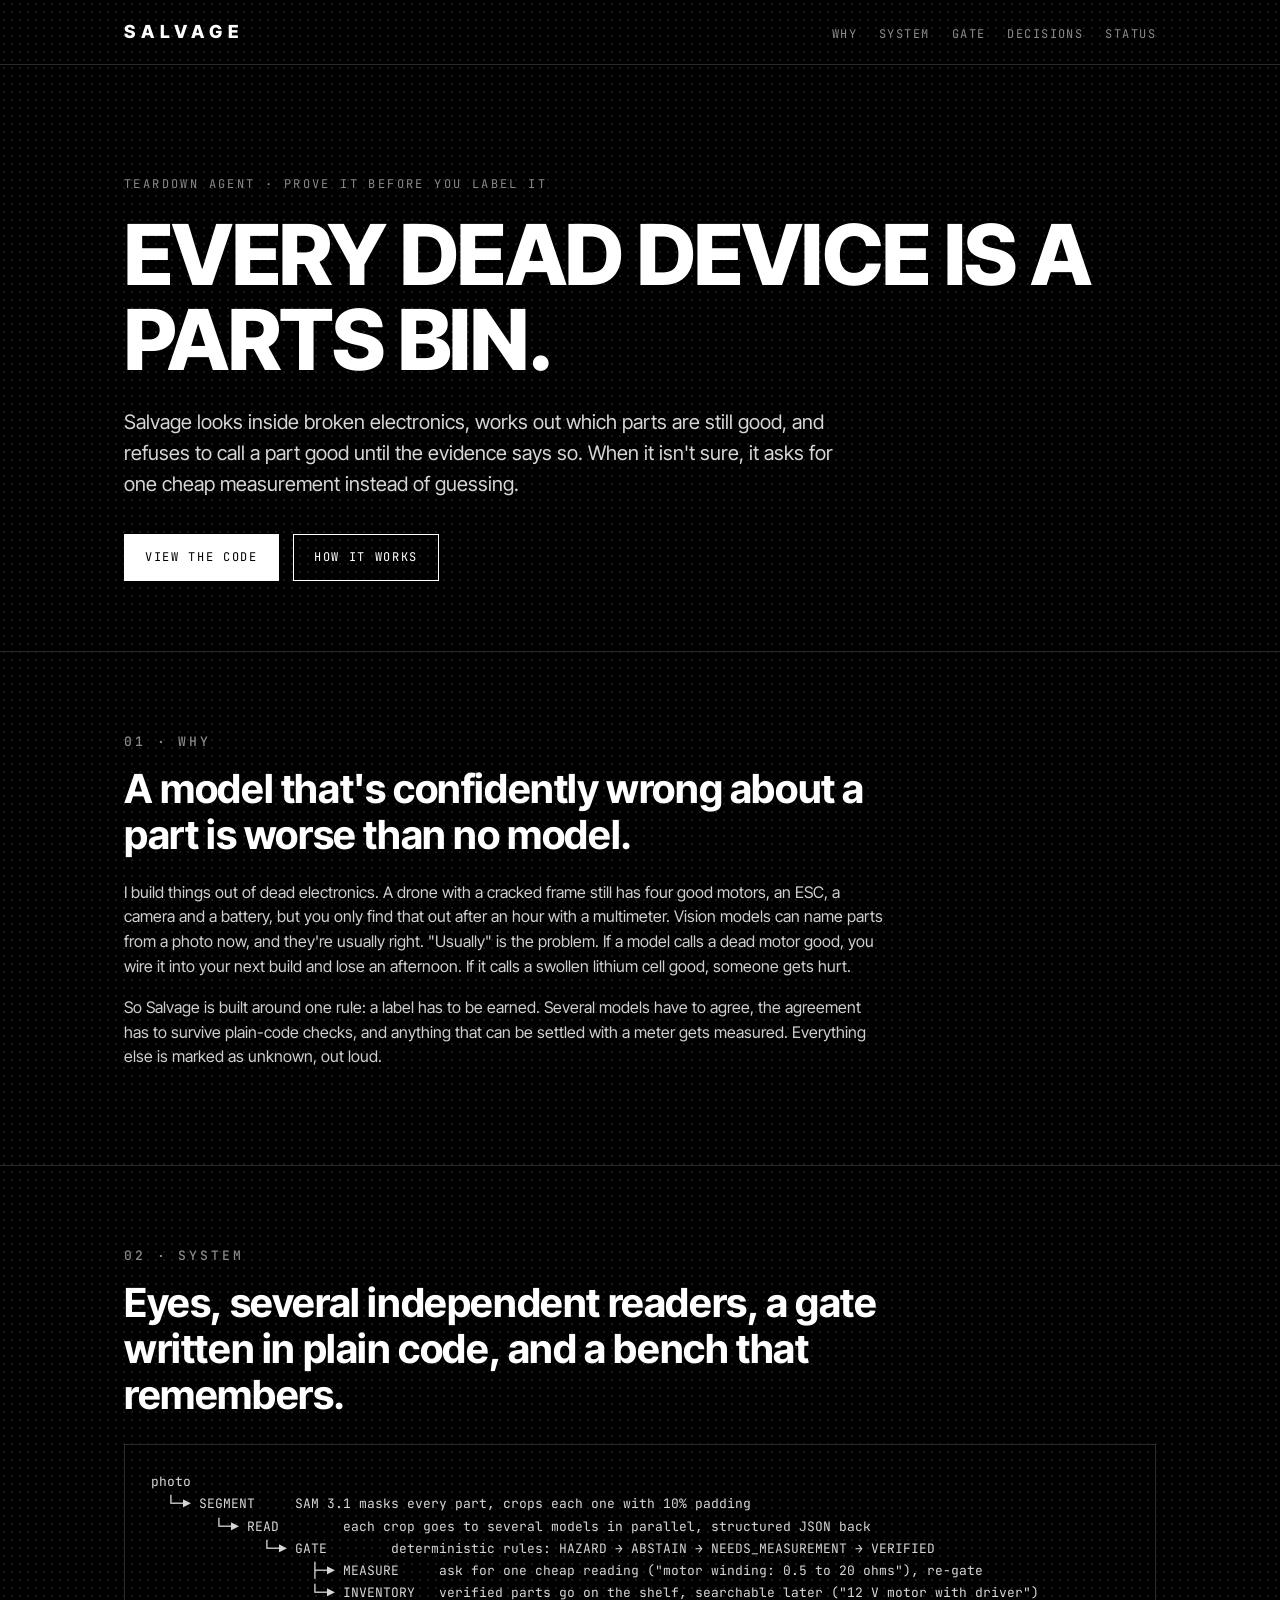
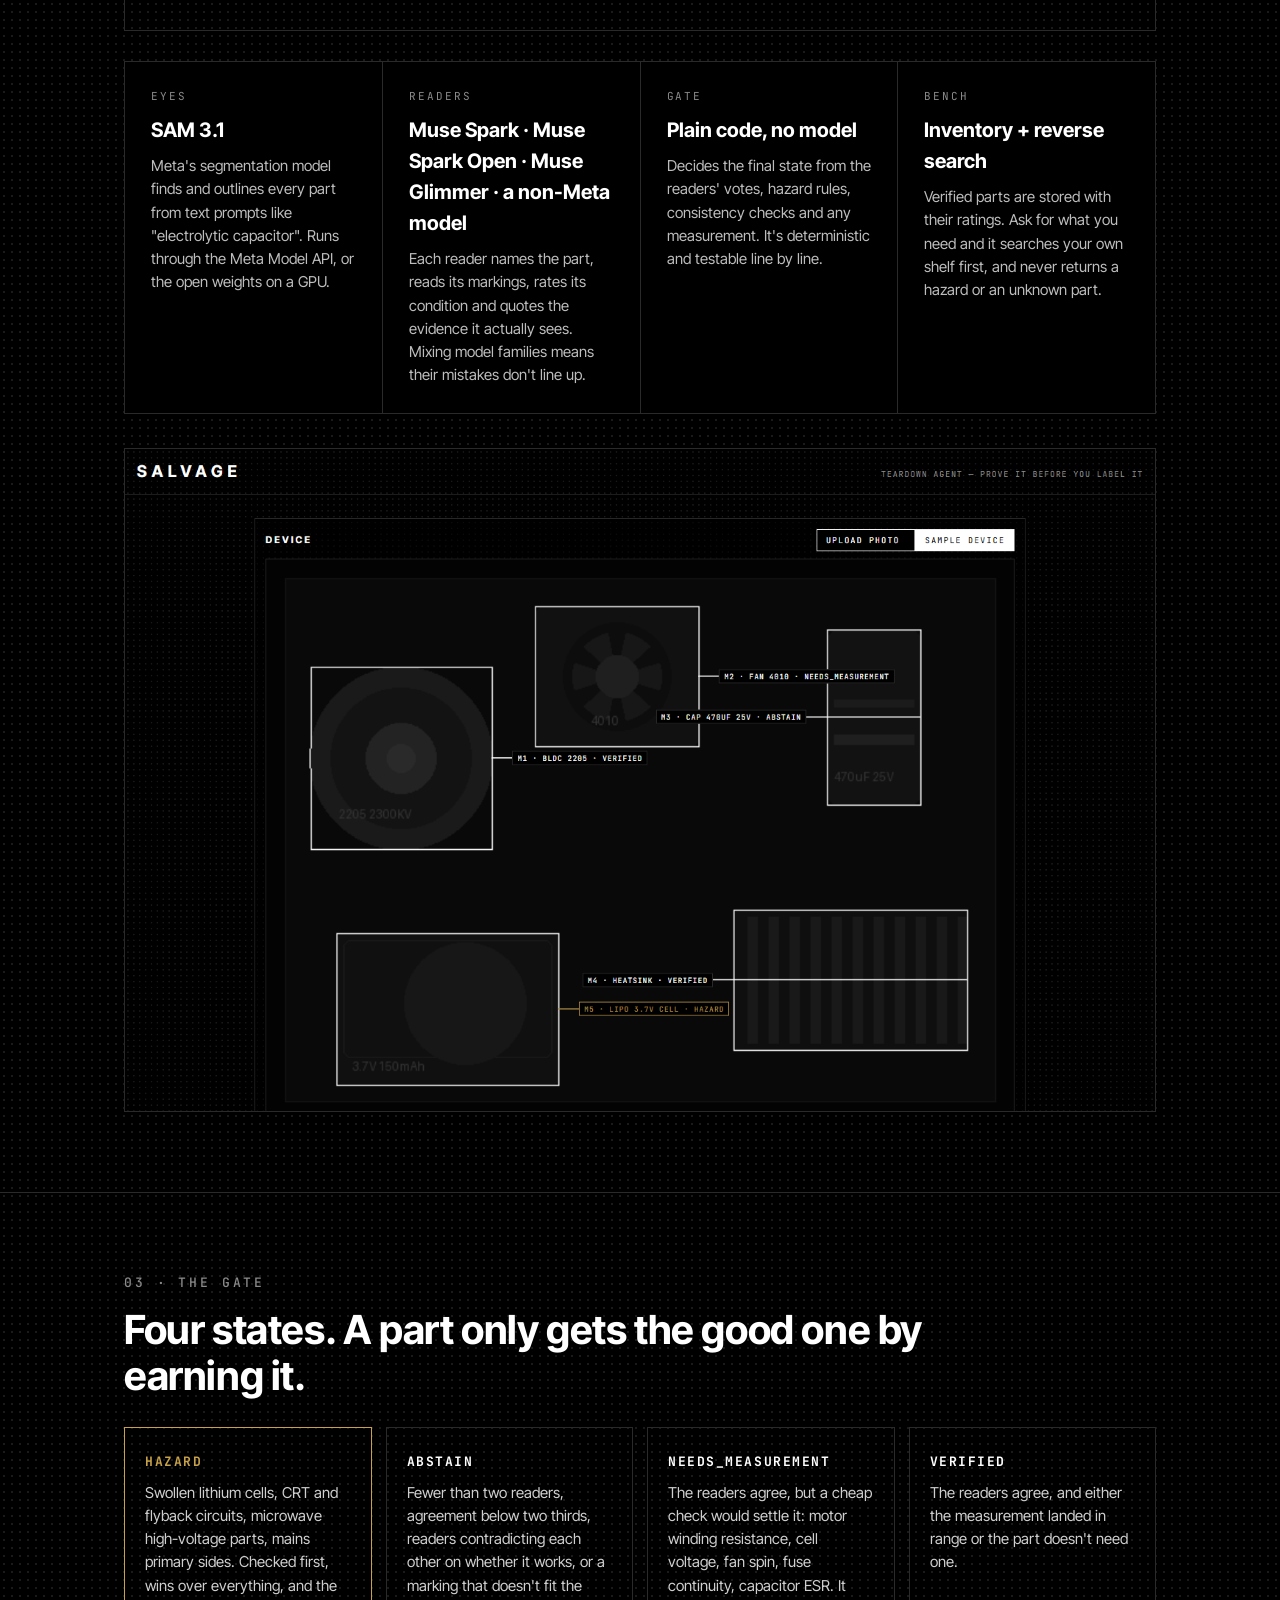
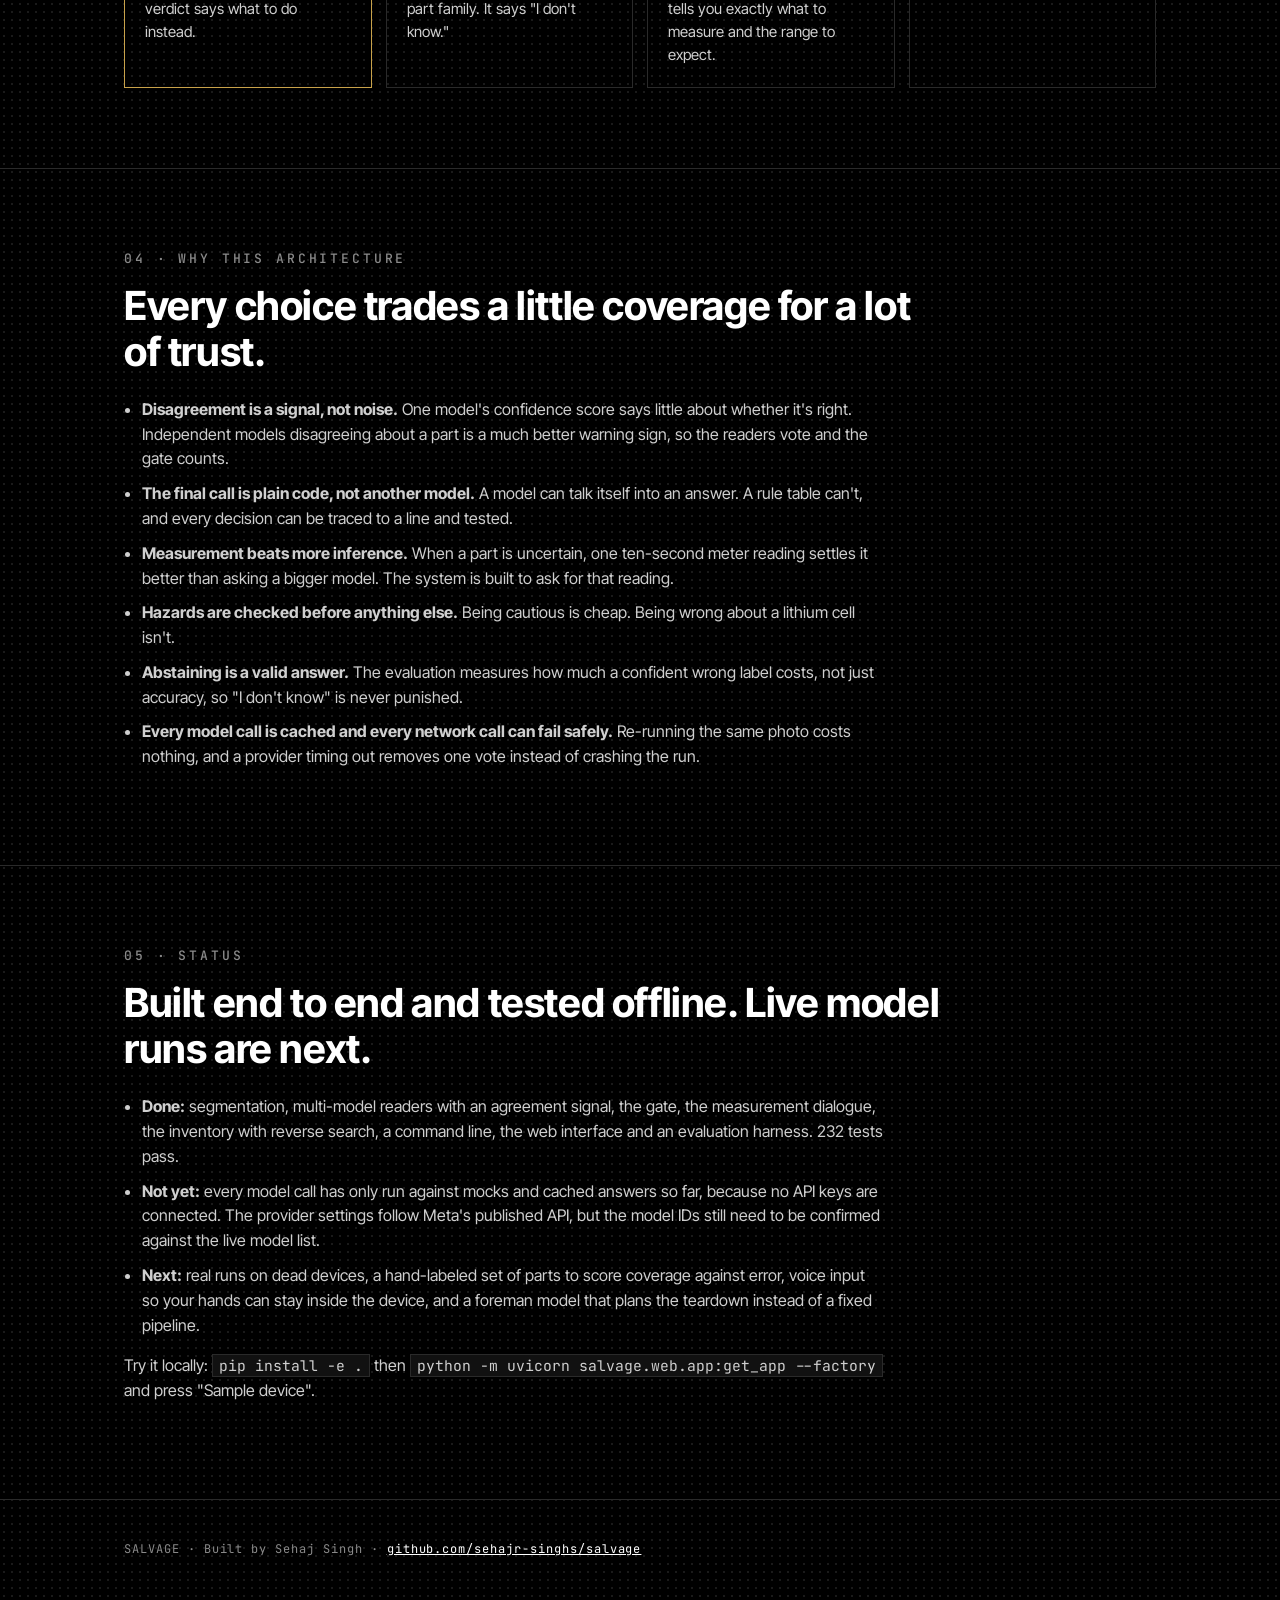
==== docs/index.html @ cea57561 "Add project site and README, update Claude model id Co-Authored-By: Claude Opus 5.5 <noreply@anthrop" ====
<!doctype html>
<html lang="en">
<head>
<meta charset="utf-8">
<meta name="viewport" content="width=device-width, initial-scale=1">
<title>Salvage</title>
<meta name="description" content="A teardown agent that finds the parts inside dead electronics and proves each one works before it labels it.">
<link rel="preconnect" href="https://fonts.googleapis.com">
<link href="https://fonts.googleapis.com/css2?family=Inter+Tight:wght@400;500;700;800&family=JetBrains+Mono:wght@400;500&display=swap" rel="stylesheet">
<style>
  :root { --bg:#000; --fg:#fff; --mute:#8A8A8A; --line:#2A2A2A; --amber:#C8A24A; }
  * { box-sizing:border-box; }
  html { background:var(--bg); }
  body { margin:0; background:var(--bg); color:var(--fg); font-family:"Inter Tight",system-ui,sans-serif; line-height:1.55;
         background-image:radial-gradient(#1a1a1a 1px, transparent 1px); background-size:8px 8px; }
  a { color:var(--fg); }
  .wrap { max-width:1080px; margin:0 auto; padding:0 24px; }
  header { border-bottom:1px solid var(--line); }
  header .wrap { display:flex; justify-content:space-between; align-items:center; height:64px; }
  .logo { font-weight:800; letter-spacing:.32em; font-size:18px; }
  nav a { color:var(--mute); text-decoration:none; font-family:"JetBrains Mono",monospace; font-size:12px; letter-spacing:.12em; margin-left:22px; text-transform:uppercase; }
  nav a:hover { color:var(--fg); }
  .hero { padding:110px 0 70px; border-bottom:1px solid var(--line); }
  .eyebrow { font-family:"JetBrains Mono",monospace; font-size:12px; letter-spacing:.2em; color:var(--mute); text-transform:uppercase; }
  h1 { font-size:clamp(40px,7vw,84px); line-height:1.02; margin:18px 0 24px; font-weight:800; letter-spacing:-.02em; text-transform:uppercase; }
  .lede { font-size:20px; color:#d6d6d6; max-width:720px; }
  .cta { margin-top:34px; display:flex; gap:14px; flex-wrap:wrap; }
  .btn { font-family:"JetBrains Mono",monospace; font-size:12px; letter-spacing:.14em; text-transform:uppercase; padding:13px 20px; border:1px solid var(--fg); text-decoration:none; }
  .btn.solid { background:var(--fg); color:#000; }
  section { padding:80px 0; border-bottom:1px solid var(--line); }
  h2 { font-size:13px; font-family:"JetBrains Mono",monospace; letter-spacing:.22em; text-transform:uppercase; color:var(--mute); margin:0 0 14px; font-weight:500; }
  h3 { font-size:clamp(26px,3.6vw,40px); margin:0 0 22px; font-weight:700; letter-spacing:-.01em; max-width:820px; line-height:1.15; }
  p { color:#cfcfcf; max-width:760px; }
  .grid { display:grid; grid-template-columns:repeat(auto-fit,minmax(240px,1fr)); gap:1px; background:var(--line); border:1px solid var(--line); margin-top:30px; }
  .cell { background:#000; padding:26px; }
  .cell .k { font-family:"JetBrains Mono",monospace; font-size:11px; letter-spacing:.18em; color:var(--mute); text-transform:uppercase; }
  .cell .t { font-size:20px; font-weight:700; margin:10px 0 8px; }
  .cell p { font-size:15px; margin:0; color:#bdbdbd; }
  .shot { margin-top:34px; border:1px solid var(--line); width:100%; display:block; }
  .flow { font-family:"JetBrains Mono",monospace; font-size:13px; color:#d6d6d6; border:1px solid var(--line); padding:26px; overflow-x:auto; white-space:pre; line-height:1.7; margin-top:26px; }
  .states { display:grid; grid-template-columns:repeat(auto-fit,minmax(220px,1fr)); gap:14px; margin-top:28px; }
  .state { border:1px solid var(--line); padding:20px; }
  .state b { font-family:"JetBrains Mono",monospace; letter-spacing:.12em; font-size:13px; }
  .state.haz { border-color:var(--amber); } .state.haz b { color:var(--amber); }
  .state p { font-size:15px; margin:8px 0 0; }
  ul.plain { padding-left:18px; color:#cfcfcf; max-width:760px; } ul.plain li { margin-bottom:10px; }
  code { font-family:"JetBrains Mono",monospace; font-size:.92em; background:#111; border:1px solid var(--line); padding:1px 6px; }
  footer { padding:40px 0 60px; color:var(--mute); font-family:"JetBrains Mono",monospace; font-size:12px; letter-spacing:.08em; }
  @media (max-width:640px) { nav { display:none; } .hero { padding:70px 0 50px; } section { padding:56px 0; } }
</style>
</head>
<body>
<header><div class="wrap"><div class="logo">SALVAGE</div>
<nav><a href="#why">Why</a><a href="#system">System</a><a href="#gate">Gate</a><a href="#decisions">Decisions</a><a href="#status">Status</a></nav></div></header>

<div class="hero"><div class="wrap">
  <div class="eyebrow">Teardown agent · Prove it before you label it</div>
  <h1>Every dead device is a parts bin.</h1>
  <p class="lede">Salvage looks inside broken electronics, works out which parts are still good, and refuses to call a part good until the evidence says so. When it isn't sure, it asks for one cheap measurement instead of guessing.</p>
  <div class="cta"><a class="btn solid" href="https://github.com/sehajr-singhs/salvage">View the code</a><a class="btn" href="#system">How it works</a></div>
</div></div>

<section id="why"><div class="wrap">
  <h2>01 · Why</h2>
  <h3>A model that's confidently wrong about a part is worse than no model.</h3>
  <p>I build things out of dead electronics. A drone with a cracked frame still has four good motors, an ESC, a camera and a battery, but you only find that out after an hour with a multimeter. Vision models can name parts from a photo now, and they're usually right. "Usually" is the problem. If a model calls a dead motor good, you wire it into your next build and lose an afternoon. If it calls a swollen lithium cell good, someone gets hurt.</p>
  <p>So Salvage is built around one rule: a label has to be earned. Several models have to agree, the agreement has to survive plain-code checks, and anything that can be settled with a meter gets measured. Everything else is marked as unknown, out loud.</p>
</div></section>

<section id="system"><div class="wrap">
  <h2>02 · System</h2>
  <h3>Eyes, several independent readers, a gate written in plain code, and a bench that remembers.</h3>
  <div class="flow">photo
  └─▶ SEGMENT     SAM 3.1 masks every part, crops each one with 10% padding
        └─▶ READ        each crop goes to several models in parallel, structured JSON back
              └─▶ GATE        deterministic rules: HAZARD → ABSTAIN → NEEDS_MEASUREMENT → VERIFIED
                    ├─▶ MEASURE     ask for one cheap reading ("motor winding: 0.5 to 20 ohms"), re-gate
                    └─▶ INVENTORY   verified parts go on the shelf, searchable later ("12 V motor with driver")</div>
  <div class="grid">
    <div class="cell"><div class="k">Eyes</div><div class="t">SAM 3.1</div><p>Meta's segmentation model finds and outlines every part from text prompts like "electrolytic capacitor". Runs through the Meta Model API, or the open weights on a GPU.</p></div>
    <div class="cell"><div class="k">Readers</div><div class="t">Muse Spark · Muse Spark Open · Muse Glimmer · a non-Meta model</div><p>Each reader names the part, reads its markings, rates its condition and quotes the evidence it actually sees. Mixing model families means their mistakes don't line up.</p></div>
    <div class="cell"><div class="k">Gate</div><div class="t">Plain code, no model</div><p>Decides the final state from the readers' votes, hazard rules, consistency checks and any measurement. It's deterministic and testable line by line.</p></div>
    <div class="cell"><div class="k">Bench</div><div class="t">Inventory + reverse search</div><p>Verified parts are stored with their ratings. Ask for what you need and it searches your own shelf first, and never returns a hazard or an unknown part.</p></div>
  </div>
  <img class="shot" src="ui.png" alt="Salvage web interface showing a sample device with five outlined parts and their verdicts">
</div></section>

<section id="gate"><div class="wrap">
  <h2>03 · The gate</h2>
  <h3>Four states. A part only gets the good one by earning it.</h3>
  <div class="states">
    <div class="state haz"><b>HAZARD</b><p>Swollen lithium cells, CRT and flyback circuits, microwave high-voltage parts, mains primary sides. Checked first, wins over everything, and the verdict says what to do instead.</p></div>
    <div class="state"><b>ABSTAIN</b><p>Fewer than two readers, agreement below two thirds, readers contradicting each other on whether it works, or a marking that doesn't fit the part family. It says "I don't know."</p></div>
    <div class="state"><b>NEEDS_MEASUREMENT</b><p>The readers agree, but a cheap check would settle it: motor winding resistance, cell voltage, fan spin, fuse continuity, capacitor ESR. It tells you exactly what to measure and the range to expect.</p></div>
    <div class="state"><b>VERIFIED</b><p>The readers agree, and either the measurement landed in range or the part doesn't need one.</p></div>
  </div>
</div></section>

<section id="decisions"><div class="wrap">
  <h2>04 · Why this architecture</h2>
  <h3>Every choice trades a little coverage for a lot of trust.</h3>
  <ul class="plain">
    <li><b>Disagreement is a signal, not noise.</b> One model's confidence score says little about whether it's right. Independent models disagreeing about a part is a much better warning sign, so the readers vote and the gate counts.</li>
    <li><b>The final call is plain code, not another model.</b> A model can talk itself into an answer. A rule table can't, and every decision can be traced to a line and tested.</li>
    <li><b>Measurement beats more inference.</b> When a part is uncertain, one ten-second meter reading settles it better than asking a bigger model. The system is built to ask for that reading.</li>
    <li><b>Hazards are checked before anything else.</b> Being cautious is cheap. Being wrong about a lithium cell isn't.</li>
    <li><b>Abstaining is a valid answer.</b> The evaluation measures how much a confident wrong label costs, not just accuracy, so "I don't know" is never punished.</li>
    <li><b>Every model call is cached and every network call can fail safely.</b> Re-running the same photo costs nothing, and a provider timing out removes one vote instead of crashing the run.</li>
  </ul>
</div></section>

<section id="status"><div class="wrap">
  <h2>05 · Status</h2>
  <h3>Built end to end and tested offline. Live model runs are next.</h3>
  <ul class="plain">
    <li><b>Done:</b> segmentation, multi-model readers with an agreement signal, the gate, the measurement dialogue, the inventory with reverse search, a command line, the web interface and an evaluation harness. 232 tests pass.</li>
    <li><b>Not yet:</b> every model call has only run against mocks and cached answers so far, because no API keys are connected. The provider settings follow Meta's published API, but the model IDs still need to be confirmed against the live model list.</li>
    <li><b>Next:</b> real runs on dead devices, a hand-labeled set of parts to score coverage against error, voice input so your hands can stay inside the device, and a foreman model that plans the teardown instead of a fixed pipeline.</li>
  </ul>
  <p>Try it locally: <code>pip install -e .</code> then <code>python -m uvicorn salvage.web.app:get_app --factory</code> and press "Sample device".</p>
</div></section>

<footer><div class="wrap">SALVAGE · Built by Sehaj Singh · <a href="https://github.com/sehajr-singhs/salvage">github.com/sehajr-singhs/salvage</a></div></footer>
</body>
</html>
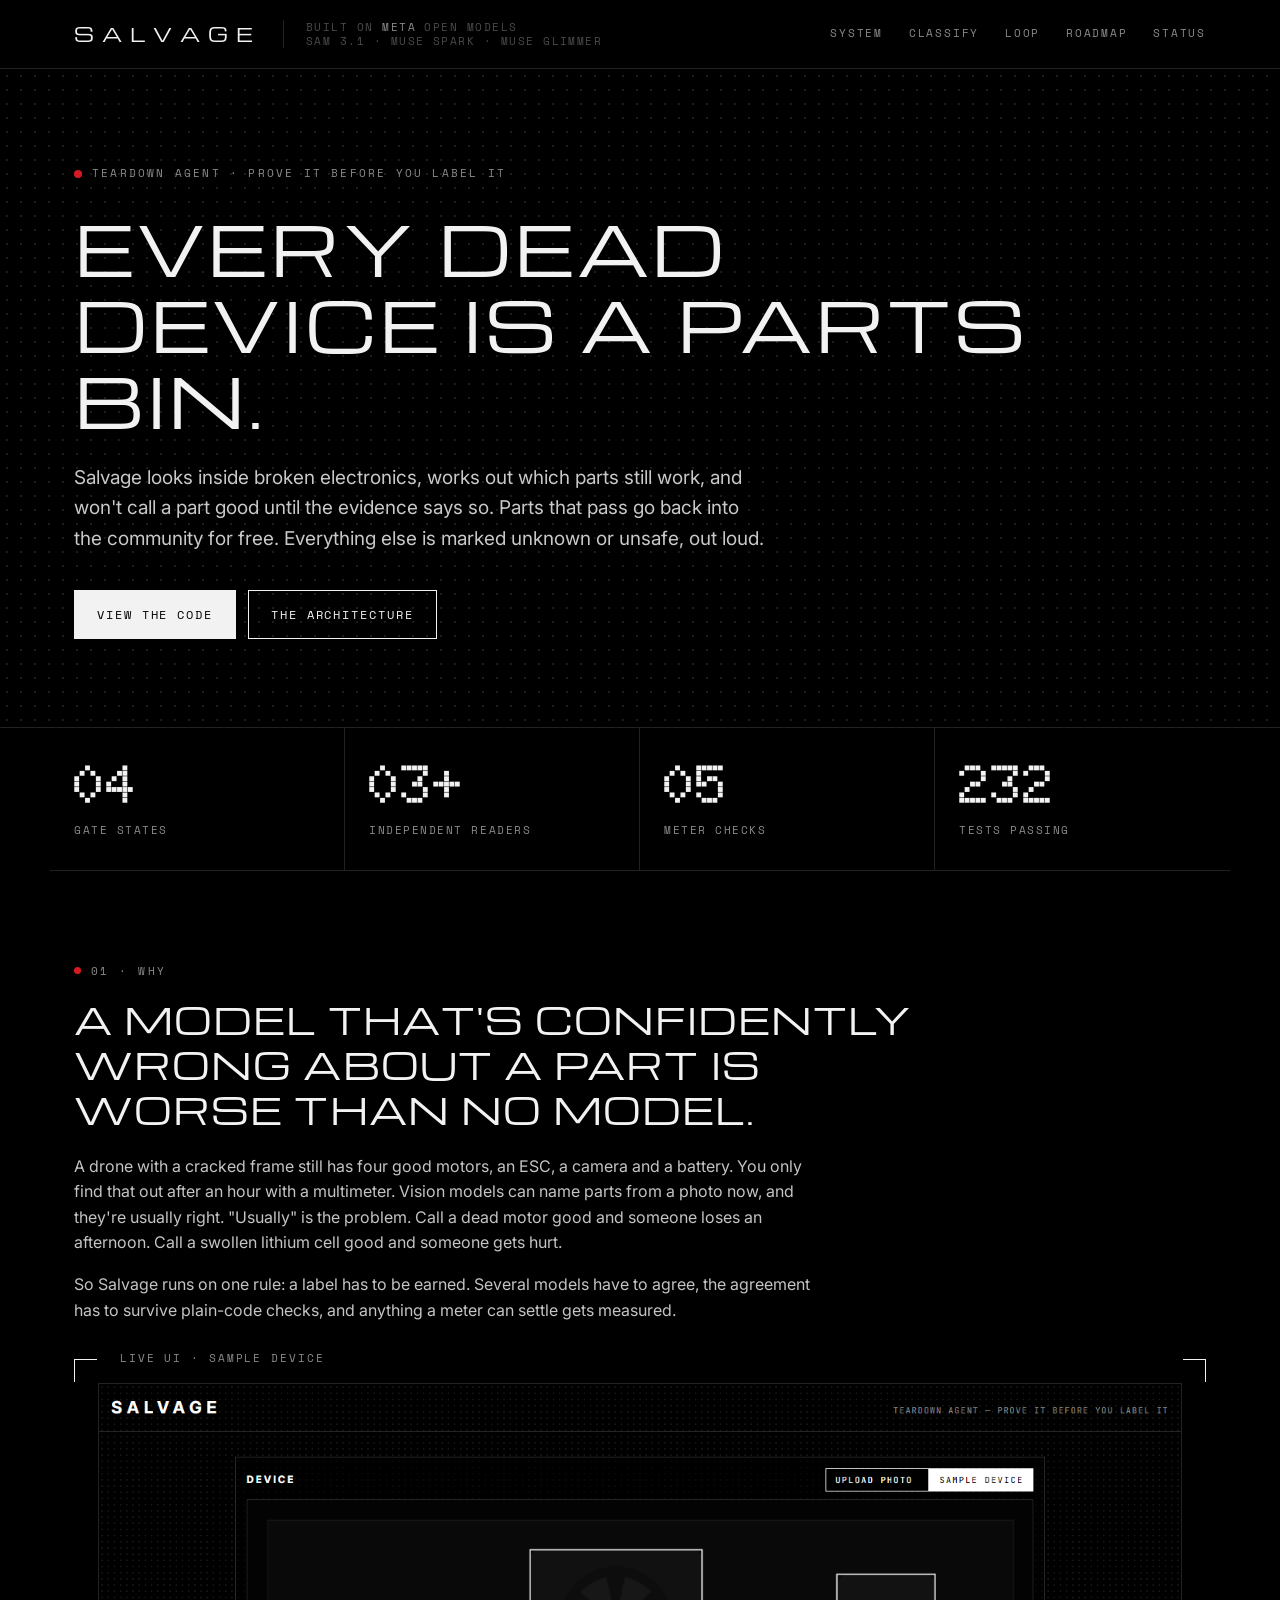
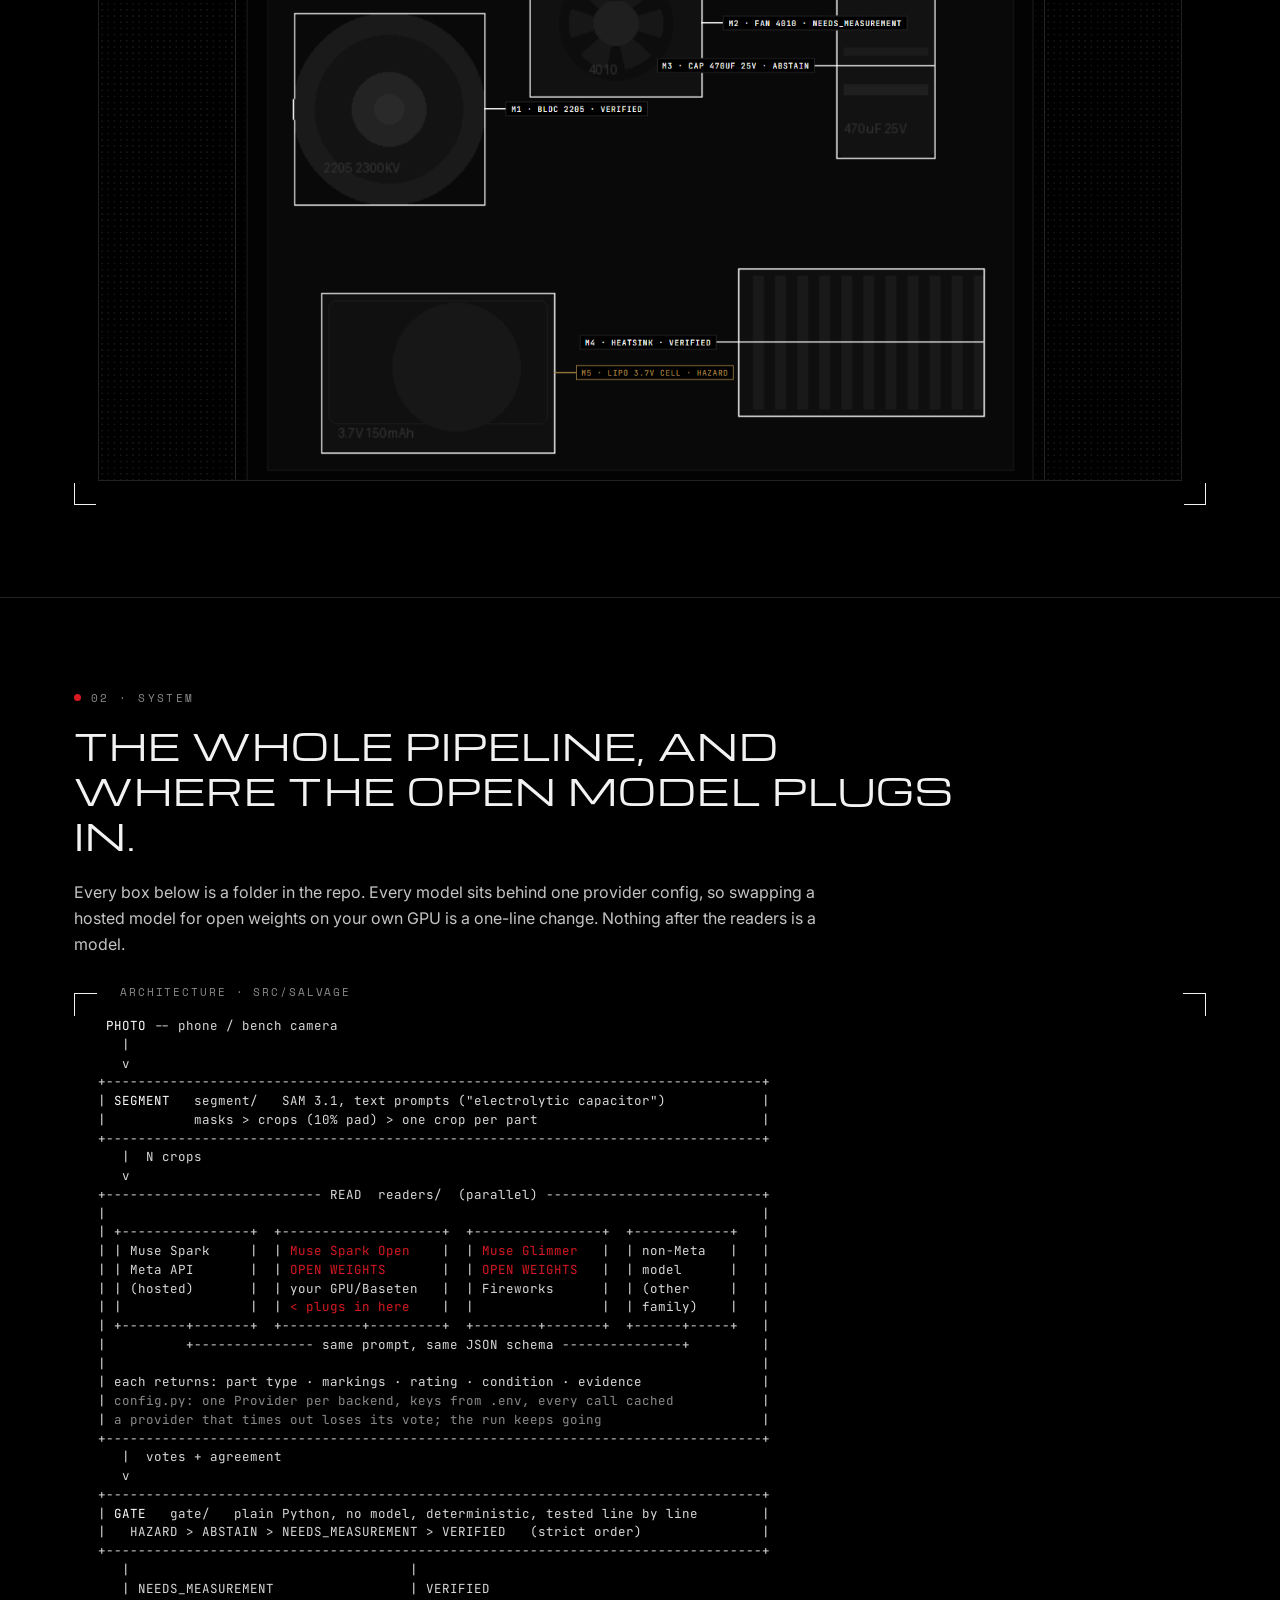
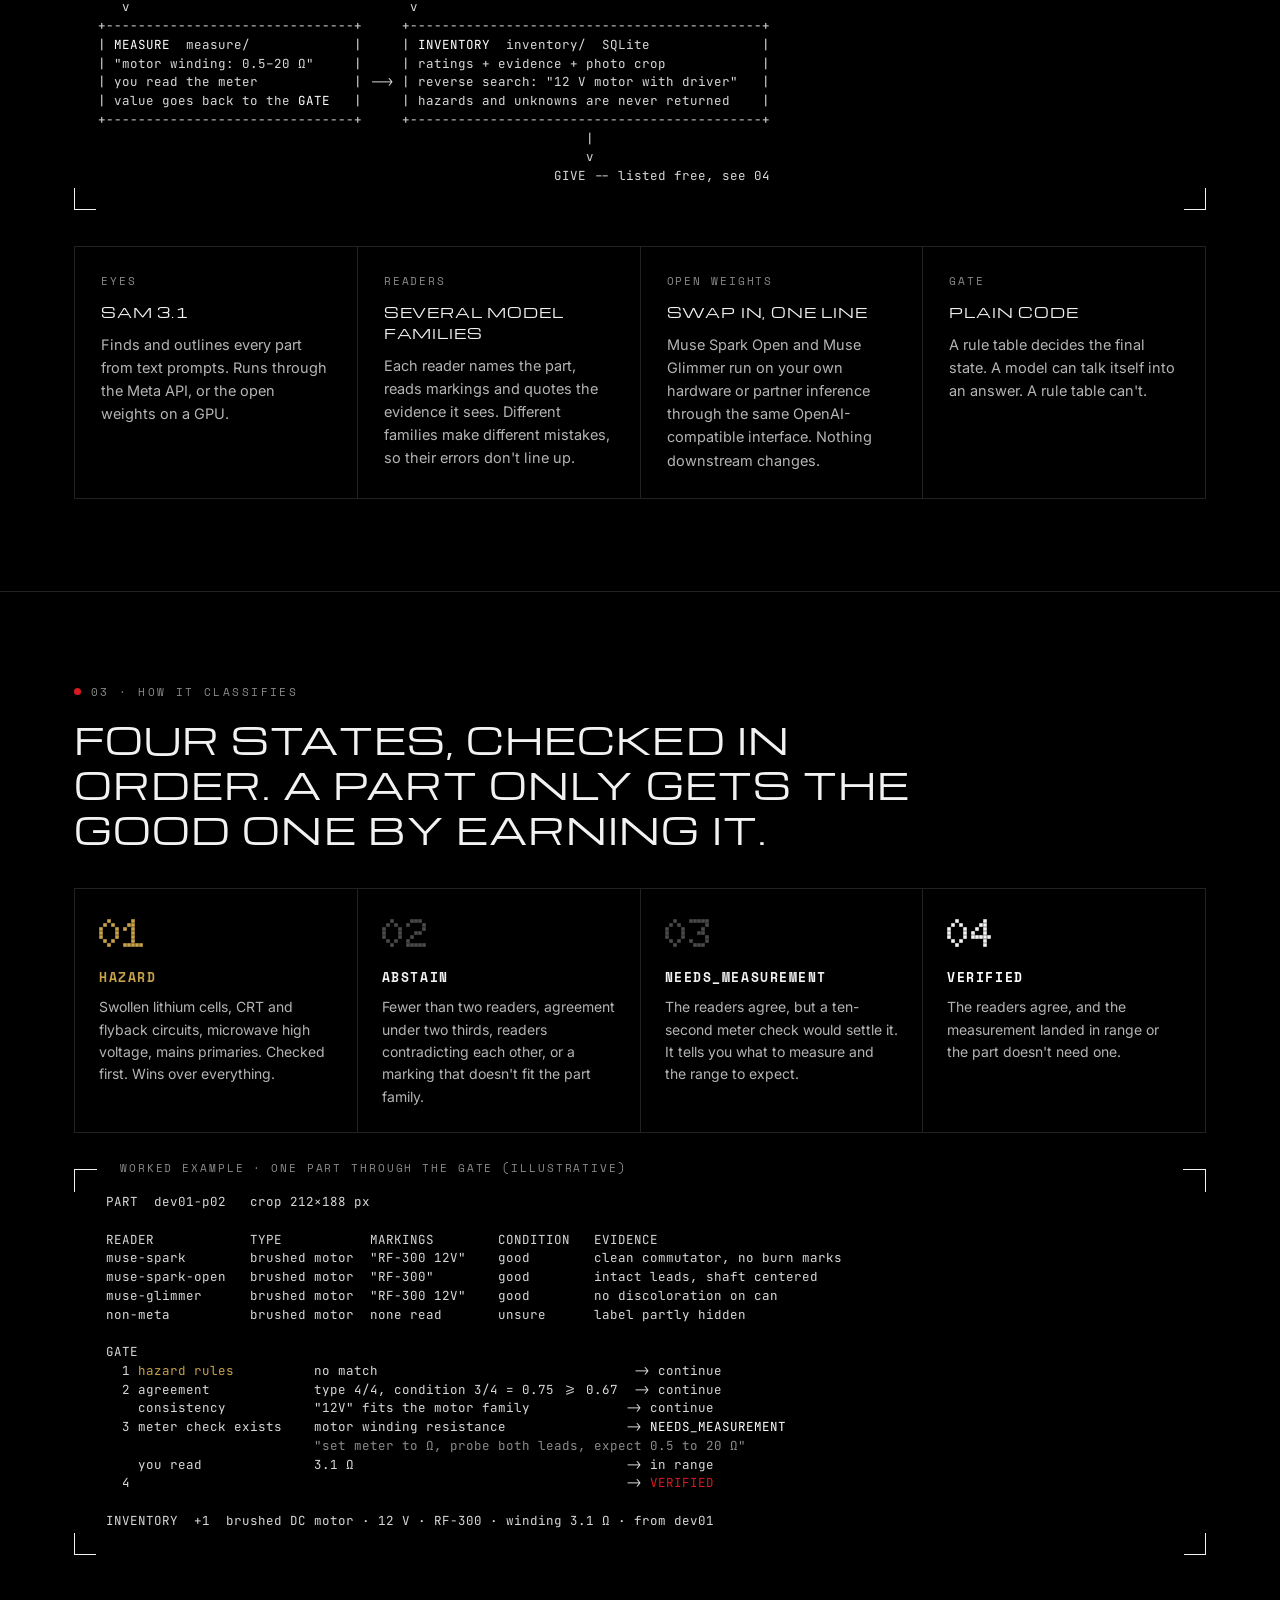
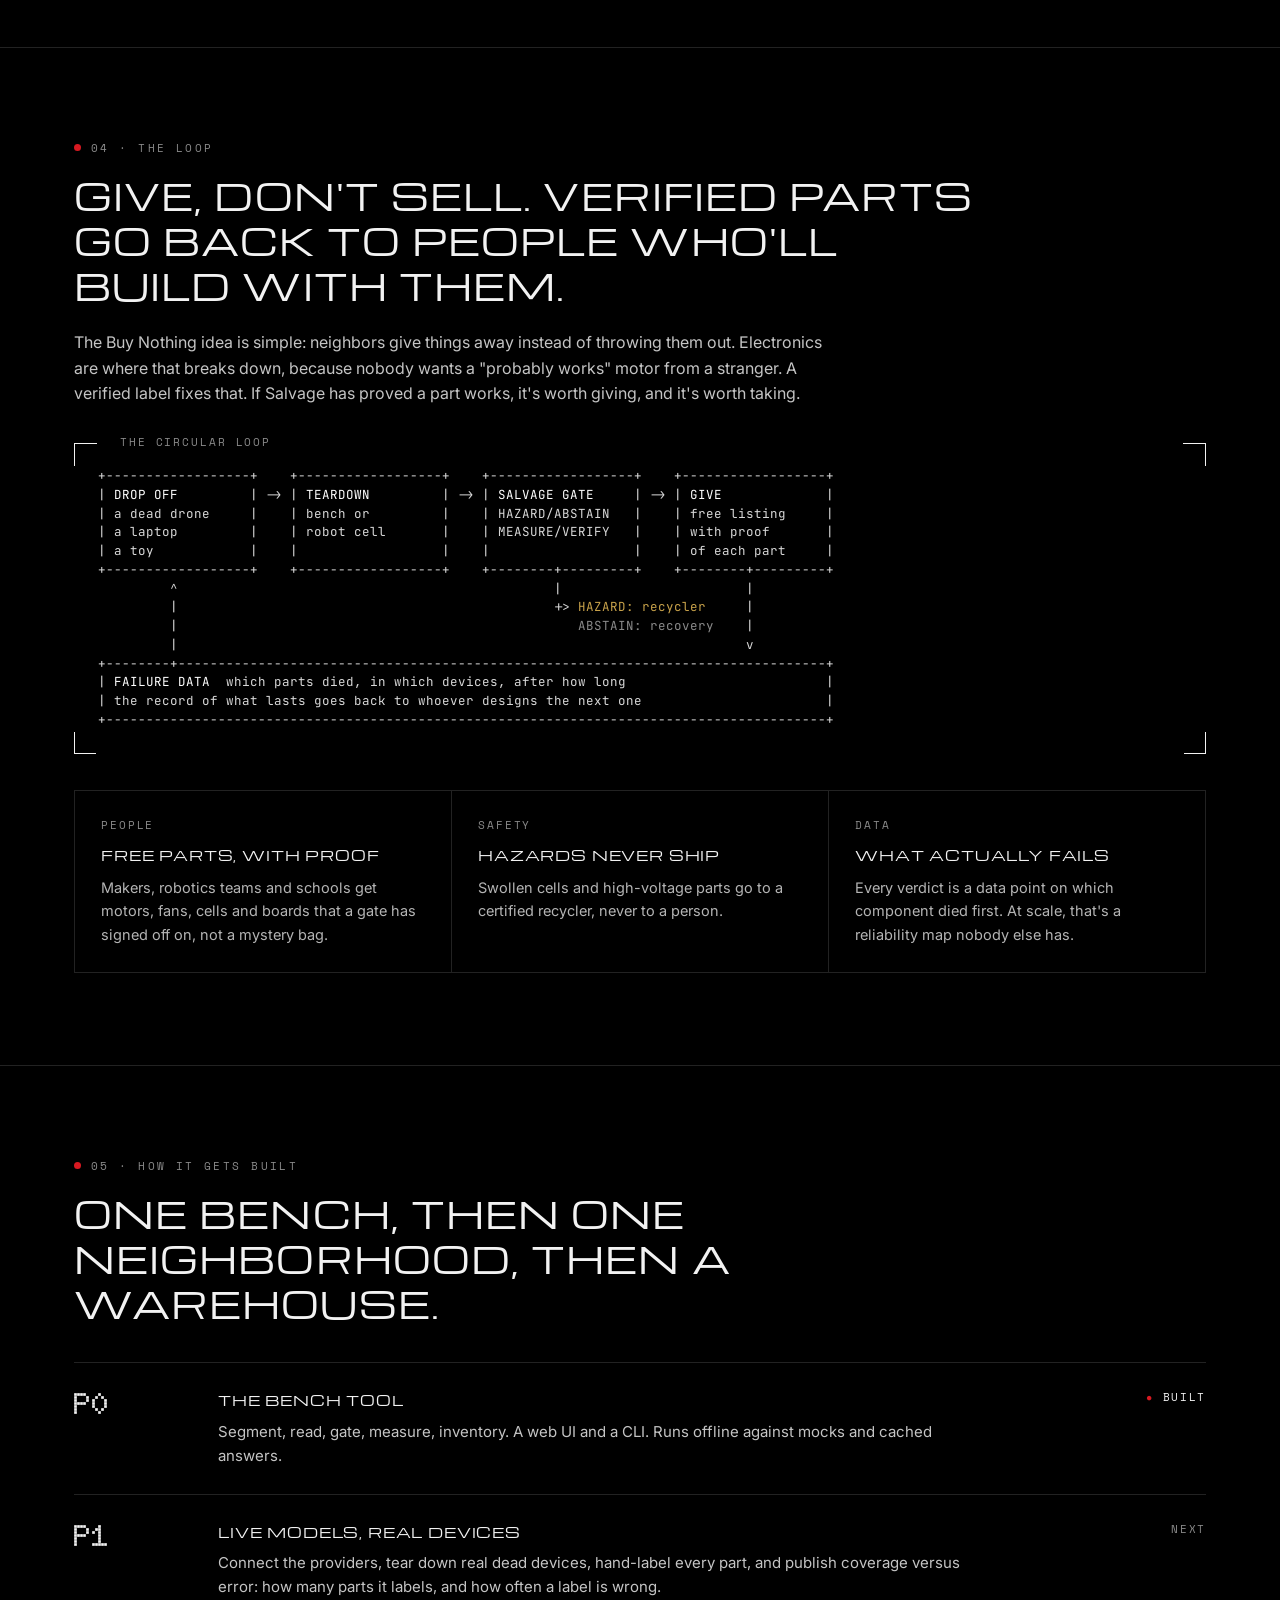
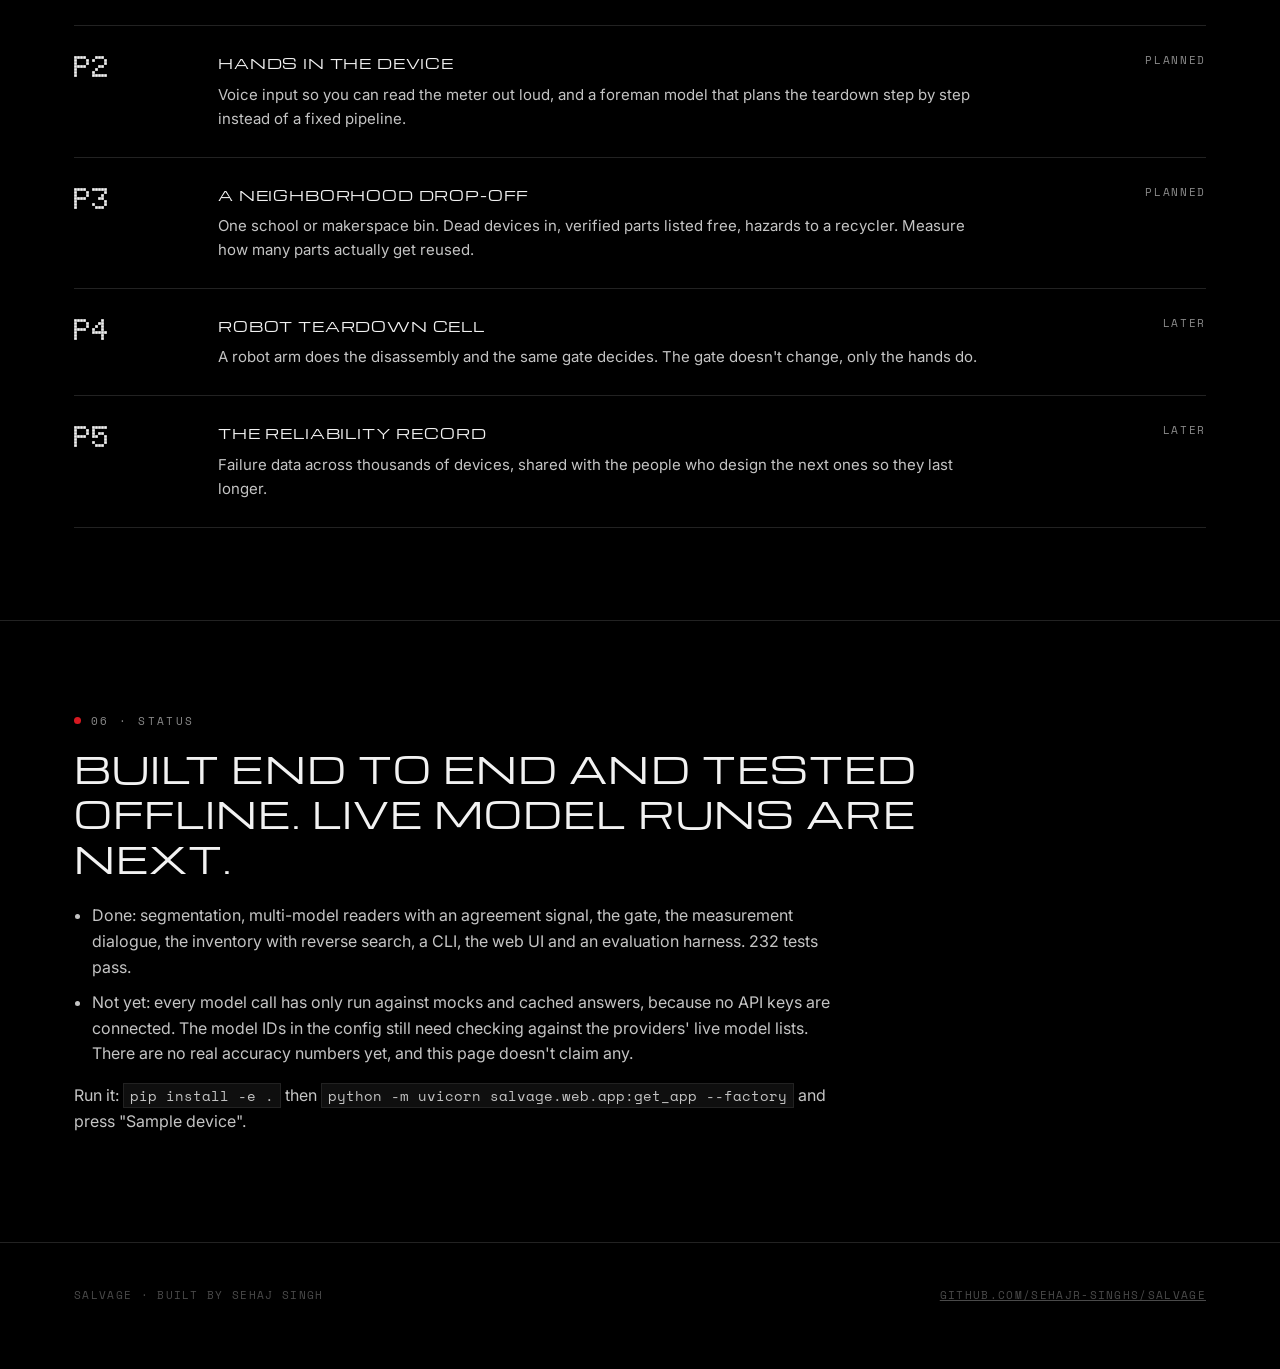
==== commit 074074af: "Redesign project site: wide wordmark, dot-matrix numerals, ASCII architecture, give-back loop and ro" ====
--- a/docs/index.html
+++ b/docs/index.html
@@ -4,122 +4,292 @@
 <meta charset="utf-8">
 <meta name="viewport" content="width=device-width, initial-scale=1">
 <title>Salvage</title>
-<meta name="description" content="A teardown agent that finds the parts inside dead electronics and proves each one works before it labels it.">
+<meta name="description" content="A teardown agent that finds the parts inside dead electronics, proves each one works, and gives them back to the community.">
 <link rel="preconnect" href="https://fonts.googleapis.com">
-<link href="https://fonts.googleapis.com/css2?family=Inter+Tight:wght@400;500;700;800&family=JetBrains+Mono:wght@400;500&display=swap" rel="stylesheet">
+<link rel="preconnect" href="https://fonts.gstatic.com" crossorigin>
+<link href="https://fonts.googleapis.com/css2?family=Michroma&family=Doto:wght@700;900&family=Space+Mono:wght@400;700&family=JetBrains+Mono:wght@400;700&family=Inter:wght@400;500&display=swap" rel="stylesheet">
 <style>
-  :root { --bg:#000; --fg:#fff; --mute:#8A8A8A; --line:#2A2A2A; --amber:#C8A24A; }
+  :root {
+    --bg:#000; --fg:#f2f2f2; --mute:#8a8a8a; --dim:#4a4a4a; --line:#222;
+    --red:#d71921; --amber:#c8a24a;
+    --wide:"Michroma",system-ui,sans-serif; --dot:"Doto",monospace;
+    --mono:"Space Mono",ui-monospace,Menlo,monospace; --sans:"Inter",system-ui,sans-serif;
+  }
   * { box-sizing:border-box; }
-  html { background:var(--bg); }
-  body { margin:0; background:var(--bg); color:var(--fg); font-family:"Inter Tight",system-ui,sans-serif; line-height:1.55;
-         background-image:radial-gradient(#1a1a1a 1px, transparent 1px); background-size:8px 8px; }
-  a { color:var(--fg); }
-  .wrap { max-width:1080px; margin:0 auto; padding:0 24px; }
-  header { border-bottom:1px solid var(--line); }
-  header .wrap { display:flex; justify-content:space-between; align-items:center; height:64px; }
-  .logo { font-weight:800; letter-spacing:.32em; font-size:18px; }
-  nav a { color:var(--mute); text-decoration:none; font-family:"JetBrains Mono",monospace; font-size:12px; letter-spacing:.12em; margin-left:22px; text-transform:uppercase; }
+  html { background:var(--bg); scroll-behavior:smooth; }
+  body { margin:0; background:var(--bg); color:var(--fg); font-family:var(--sans); line-height:1.6; font-size:16px; overflow-x:hidden; }
+  a { color:inherit; }
+  .wrap { max-width:1180px; margin:0 auto; padding:0 24px; }
+
+  header { position:sticky; top:0; z-index:10; background:rgba(0,0,0,.86); backdrop-filter:blur(8px); border-bottom:1px solid var(--line); }
+  header .wrap { display:flex; align-items:center; justify-content:space-between; height:68px; gap:20px; }
+  .brand { display:flex; align-items:center; gap:22px; min-width:0; }
+  .built { font-family:var(--mono); font-size:10.5px; letter-spacing:.14em; text-transform:uppercase; color:var(--dim); line-height:1.35; white-space:nowrap; }
+  .built b { color:var(--mute); font-weight:400; }
+  .sep { width:1px; height:28px; background:var(--line); }
+  .logo { font-family:var(--wide); font-size:19px; letter-spacing:.42em; text-transform:uppercase; white-space:nowrap; }
+  nav { display:flex; gap:26px; }
+  nav a { font-family:var(--mono); font-size:11px; letter-spacing:.16em; text-transform:uppercase; color:var(--mute); text-decoration:none; }
   nav a:hover { color:var(--fg); }
-  .hero { padding:110px 0 70px; border-bottom:1px solid var(--line); }
-  .eyebrow { font-family:"JetBrains Mono",monospace; font-size:12px; letter-spacing:.2em; color:var(--mute); text-transform:uppercase; }
-  h1 { font-size:clamp(40px,7vw,84px); line-height:1.02; margin:18px 0 24px; font-weight:800; letter-spacing:-.02em; text-transform:uppercase; }
-  .lede { font-size:20px; color:#d6d6d6; max-width:720px; }
-  .cta { margin-top:34px; display:flex; gap:14px; flex-wrap:wrap; }
-  .btn { font-family:"JetBrains Mono",monospace; font-size:12px; letter-spacing:.14em; text-transform:uppercase; padding:13px 20px; border:1px solid var(--fg); text-decoration:none; }
+
+  .hero { padding:96px 0 88px; border-bottom:1px solid var(--line);
+          background-image:radial-gradient(#1c1c1c 1.2px, transparent 1.2px); background-size:14px 14px; }
+  .tag { font-family:var(--mono); font-size:11px; letter-spacing:.2em; text-transform:uppercase; color:var(--mute); display:flex; align-items:center; gap:10px; }
+  .rec { width:8px; height:8px; border-radius:50%; background:var(--red); display:inline-block; animation:blink 1.6s steps(1) infinite; }
+  @keyframes blink { 50% { opacity:.15; } }
+  h1 { font-family:var(--wide); font-weight:400; text-transform:uppercase; font-size:clamp(30px,5.6vw,68px); line-height:1.12; letter-spacing:.04em; margin:26px 0; max-width:980px; }
+  .lede { font-size:19px; color:#c9c9c9; max-width:690px; margin:0; }
+  .cta { display:flex; gap:12px; flex-wrap:wrap; margin-top:36px; }
+  .btn { font-family:var(--mono); font-size:12px; letter-spacing:.16em; text-transform:uppercase; padding:14px 22px; border:1px solid var(--fg); text-decoration:none; }
   .btn.solid { background:var(--fg); color:#000; }
-  section { padding:80px 0; border-bottom:1px solid var(--line); }
-  h2 { font-size:13px; font-family:"JetBrains Mono",monospace; letter-spacing:.22em; text-transform:uppercase; color:var(--mute); margin:0 0 14px; font-weight:500; }
-  h3 { font-size:clamp(26px,3.6vw,40px); margin:0 0 22px; font-weight:700; letter-spacing:-.01em; max-width:820px; line-height:1.15; }
-  p { color:#cfcfcf; max-width:760px; }
-  .grid { display:grid; grid-template-columns:repeat(auto-fit,minmax(240px,1fr)); gap:1px; background:var(--line); border:1px solid var(--line); margin-top:30px; }
-  .cell { background:#000; padding:26px; }
-  .cell .k { font-family:"JetBrains Mono",monospace; font-size:11px; letter-spacing:.18em; color:var(--mute); text-transform:uppercase; }
-  .cell .t { font-size:20px; font-weight:700; margin:10px 0 8px; }
-  .cell p { font-size:15px; margin:0; color:#bdbdbd; }
-  .shot { margin-top:34px; border:1px solid var(--line); width:100%; display:block; }
-  .flow { font-family:"JetBrains Mono",monospace; font-size:13px; color:#d6d6d6; border:1px solid var(--line); padding:26px; overflow-x:auto; white-space:pre; line-height:1.7; margin-top:26px; }
-  .states { display:grid; grid-template-columns:repeat(auto-fit,minmax(220px,1fr)); gap:14px; margin-top:28px; }
-  .state { border:1px solid var(--line); padding:20px; }
-  .state b { font-family:"JetBrains Mono",monospace; letter-spacing:.12em; font-size:13px; }
-  .state.haz { border-color:var(--amber); } .state.haz b { color:var(--amber); }
-  .state p { font-size:15px; margin:8px 0 0; }
-  ul.plain { padding-left:18px; color:#cfcfcf; max-width:760px; } ul.plain li { margin-bottom:10px; }
-  code { font-family:"JetBrains Mono",monospace; font-size:.92em; background:#111; border:1px solid var(--line); padding:1px 6px; }
-  footer { padding:40px 0 60px; color:var(--mute); font-family:"JetBrains Mono",monospace; font-size:12px; letter-spacing:.08em; }
-  @media (max-width:640px) { nav { display:none; } .hero { padding:70px 0 50px; } section { padding:56px 0; } }
+  .btn:hover { background:var(--red); border-color:var(--red); color:#fff; }
+
+  .stats { display:grid; grid-template-columns:repeat(4,1fr); border-bottom:1px solid var(--line); }
+  .stat { padding:30px 24px; border-right:1px solid var(--line); }
+  .stat:last-child { border-right:0; }
+  .stat .n { font-family:var(--dot); font-weight:900; font-size:54px; line-height:1; }
+  .stat .k { font-family:var(--mono); font-size:11px; letter-spacing:.14em; text-transform:uppercase; color:var(--mute); margin-top:10px; }
+
+  section { padding:92px 0; border-bottom:1px solid var(--line); }
+  .num { font-family:var(--mono); font-size:11px; letter-spacing:.22em; text-transform:uppercase; color:var(--mute); }
+  .num::before { content:""; display:inline-block; width:7px; height:7px; background:var(--red); border-radius:50%; margin-right:10px; vertical-align:1px; }
+  h2 { font-family:var(--wide); font-weight:400; text-transform:uppercase; letter-spacing:.03em; font-size:clamp(22px,3.1vw,36px); line-height:1.25; margin:16px 0 22px; max-width:900px; }
+  p { color:#c4c4c4; max-width:760px; }
+
+  /* target frame: corner brackets, like a detection box */
+  .target { position:relative; padding:24px; margin-top:36px; }
+  .target::before, .target::after, .target > .c1, .target > .c2 { content:""; position:absolute; width:22px; height:22px; border-color:var(--fg); border-style:solid; }
+  .target::before { top:0; left:0; border-width:1px 0 0 1px; }
+  .target::after { top:0; right:0; border-width:1px 1px 0 0; }
+  .target > .c1 { bottom:0; left:0; border-width:0 0 1px 1px; }
+  .target > .c2 { bottom:0; right:0; border-width:0 1px 1px 0; }
+  .target .lbl { position:absolute; top:-9px; left:36px; background:var(--bg); padding:0 10px; font-family:var(--mono); font-size:10.5px; letter-spacing:.18em; text-transform:uppercase; color:var(--mute); }
+  .target img { width:100%; display:block; border:1px solid var(--line); }
+
+  pre.ascii { font-family:"JetBrains Mono",ui-monospace,monospace; font-size:12.5px; line-height:1.5; color:#d8d8d8; margin:0; overflow-x:auto; white-space:pre; }
+  pre.ascii .r { color:var(--red); } pre.ascii .a { color:var(--amber); } pre.ascii .m { color:var(--mute); } pre.ascii .w { color:#fff; }
+
+  .grid { display:grid; grid-template-columns:repeat(auto-fit,minmax(250px,1fr)); gap:1px; background:var(--line); border:1px solid var(--line); margin-top:36px; }
+  .cell { background:var(--bg); padding:26px; }
+  .cell .k { font-family:var(--mono); font-size:10.5px; letter-spacing:.18em; text-transform:uppercase; color:var(--mute); }
+  .cell .t { font-family:var(--wide); text-transform:uppercase; font-size:14px; letter-spacing:.06em; margin:12px 0 10px; line-height:1.5; }
+  .cell p { font-size:14.5px; margin:0; color:#b4b4b4; }
+
+  .states { display:grid; grid-template-columns:repeat(4,1fr); gap:1px; background:var(--line); border:1px solid var(--line); margin-top:36px; }
+  .st { background:var(--bg); padding:24px; }
+  .st .o { font-family:var(--dot); font-weight:900; font-size:40px; line-height:1; color:var(--dim); }
+  .st b { display:block; font-family:var(--mono); font-weight:700; letter-spacing:.12em; font-size:13px; margin:14px 0 8px; }
+  .st p { font-size:14px; margin:0; color:#b4b4b4; }
+  .st.haz b, .st.haz .o { color:var(--amber); }
+  .st.ver b { color:#fff; } .st.ver .o { color:var(--fg); }
+
+  .phases { margin-top:36px; border-top:1px solid var(--line); }
+  .ph { display:grid; grid-template-columns:120px 1fr 150px; gap:24px; padding:26px 0; border-bottom:1px solid var(--line); align-items:start; }
+  .ph .when { font-family:var(--dot); font-weight:900; font-size:30px; line-height:1; }
+  .ph h3 { font-family:var(--wide); font-weight:400; text-transform:uppercase; font-size:14px; letter-spacing:.06em; margin:0 0 8px; }
+  .ph p { margin:0; font-size:15px; }
+  .ph .s { font-family:var(--mono); font-size:10.5px; letter-spacing:.16em; text-transform:uppercase; color:var(--mute); text-align:right; }
+  .ph .s.on { color:var(--fg); } .ph .s.on::before { content:"\25CF  "; color:var(--red); }
+
+  ul.plain { padding-left:18px; color:#c4c4c4; max-width:780px; } ul.plain li { margin-bottom:10px; }
+  code { font-family:var(--mono); font-size:.88em; background:#0f0f0f; border:1px solid var(--line); padding:1px 6px; }
+  footer { padding:44px 0 64px; font-family:var(--mono); font-size:11px; letter-spacing:.12em; text-transform:uppercase; color:var(--dim); }
+  footer .wrap { display:flex; justify-content:space-between; gap:20px; flex-wrap:wrap; }
+
+  @media (max-width:860px) {
+    nav { display:none; }
+    .states { grid-template-columns:1fr 1fr; }
+    .stats { grid-template-columns:1fr 1fr; } .stat:nth-child(2) { border-right:0; } .stat:nth-child(-n+2) { border-bottom:1px solid var(--line); }
+    .ph { grid-template-columns:1fr; gap:8px; } .ph .s { text-align:left; }
+  }
+  @media (max-width:560px) {
+    .wrap { padding:0 16px; }
+    .built, .sep { display:none; }
+    .hero { padding:64px 0 60px; } section { padding:60px 0; }
+    .states { grid-template-columns:1fr; }
+    .stat .n { font-size:42px; }
+    .target { padding:18px 12px; }
+    pre.ascii { font-size:10.5px; }
+  }
 </style>
 </head>
 <body>
-<header><div class="wrap"><div class="logo">SALVAGE</div>
-<nav><a href="#why">Why</a><a href="#system">System</a><a href="#gate">Gate</a><a href="#decisions">Decisions</a><a href="#status">Status</a></nav></div></header>
+
+<header><div class="wrap">
+  <div class="brand">
+    <div class="logo">Salvage</div>
+    <div class="sep"></div>
+    <div class="built">Built on <b>Meta</b> open models<br>SAM 3.1 · Muse Spark · Muse Glimmer</div>
+  </div>
+  <nav><a href="#system">System</a><a href="#classify">Classify</a><a href="#loop">Loop</a><a href="#roadmap">Roadmap</a><a href="#status">Status</a></nav>
+</div></header>
 
 <div class="hero"><div class="wrap">
-  <div class="eyebrow">Teardown agent · Prove it before you label it</div>
+  <div class="tag"><span class="rec"></span>Teardown agent · Prove it before you label it</div>
   <h1>Every dead device is a parts bin.</h1>
-  <p class="lede">Salvage looks inside broken electronics, works out which parts are still good, and refuses to call a part good until the evidence says so. When it isn't sure, it asks for one cheap measurement instead of guessing.</p>
-  <div class="cta"><a class="btn solid" href="https://github.com/sehajr-singhs/salvage">View the code</a><a class="btn" href="#system">How it works</a></div>
+  <p class="lede">Salvage looks inside broken electronics, works out which parts still work, and won't call a part good until the evidence says so. Parts that pass go back into the community for free. Everything else is marked unknown or unsafe, out loud.</p>
+  <div class="cta"><a class="btn solid" href="https://github.com/sehajr-singhs/salvage">View the code</a><a class="btn" href="#system">The architecture</a></div>
 </div></div>
 
+<div class="stats wrap" style="padding:0">
+  <div class="stat"><div class="n">04</div><div class="k">Gate states</div></div>
+  <div class="stat"><div class="n">03+</div><div class="k">Independent readers</div></div>
+  <div class="stat"><div class="n">05</div><div class="k">Meter checks</div></div>
+  <div class="stat"><div class="n">232</div><div class="k">Tests passing</div></div>
+</div>
+
 <section id="why"><div class="wrap">
-  <h2>01 · Why</h2>
-  <h3>A model that's confidently wrong about a part is worse than no model.</h3>
-  <p>I build things out of dead electronics. A drone with a cracked frame still has four good motors, an ESC, a camera and a battery, but you only find that out after an hour with a multimeter. Vision models can name parts from a photo now, and they're usually right. "Usually" is the problem. If a model calls a dead motor good, you wire it into your next build and lose an afternoon. If it calls a swollen lithium cell good, someone gets hurt.</p>
-  <p>So Salvage is built around one rule: a label has to be earned. Several models have to agree, the agreement has to survive plain-code checks, and anything that can be settled with a meter gets measured. Everything else is marked as unknown, out loud.</p>
+  <div class="num">01 · Why</div>
+  <h2>A model that's confidently wrong about a part is worse than no model.</h2>
+  <p>A drone with a cracked frame still has four good motors, an ESC, a camera and a battery. You only find that out after an hour with a multimeter. Vision models can name parts from a photo now, and they're usually right. "Usually" is the problem. Call a dead motor good and someone loses an afternoon. Call a swollen lithium cell good and someone gets hurt.</p>
+  <p>So Salvage runs on one rule: a label has to be earned. Several models have to agree, the agreement has to survive plain-code checks, and anything a meter can settle gets measured.</p>
+  <div class="target"><span class="c1"></span><span class="c2"></span><span class="lbl">Live UI · sample device</span>
+    <img src="ui.png" alt="Salvage web interface showing a sample device with five outlined parts and their verdicts">
+  </div>
 </div></section>
 
 <section id="system"><div class="wrap">
-  <h2>02 · System</h2>
-  <h3>Eyes, several independent readers, a gate written in plain code, and a bench that remembers.</h3>
-  <div class="flow">photo
-  └─▶ SEGMENT     SAM 3.1 masks every part, crops each one with 10% padding
-        └─▶ READ        each crop goes to several models in parallel, structured JSON back
-              └─▶ GATE        deterministic rules: HAZARD → ABSTAIN → NEEDS_MEASUREMENT → VERIFIED
-                    ├─▶ MEASURE     ask for one cheap reading ("motor winding: 0.5 to 20 ohms"), re-gate
-                    └─▶ INVENTORY   verified parts go on the shelf, searchable later ("12 V motor with driver")</div>
+  <div class="num">02 · System</div>
+  <h2>The whole pipeline, and where the open model plugs in.</h2>
+  <p>Every box below is a folder in the repo. Every model sits behind one provider config, so swapping a hosted model for open weights on your own GPU is a one-line change. Nothing after the readers is a model.</p>
+  <div class="target"><span class="c1"></span><span class="c2"></span><span class="lbl">Architecture · src/salvage</span>
+<pre class="ascii">
+<span class="w"> PHOTO</span> -- phone / bench camera
+   |
+   v
++----------------------------------------------------------------------------------+
+| <span class="w">SEGMENT </span>  segment/   SAM 3.1, text prompts ("electrolytic capacitor")            |
+|           masks &gt; crops (10% pad) &gt; one crop per part                            |
++----------------------------------------------------------------------------------+
+   |  N crops
+   v
++--------------------------- READ  readers/  (parallel) ---------------------------+
+|                                                                                  |
+| +----------------+  +--------------------+  +----------------+  +------------+   |
+| | Muse Spark     |  | <span class="r">Muse Spark Open</span>    |  | <span class="r">Muse Glimmer</span>   |  | non-Meta   |   |
+| | Meta API       |  | <span class="r">OPEN WEIGHTS</span>       |  | <span class="r">OPEN WEIGHTS</span>   |  | model      |   |
+| | (hosted)       |  | your GPU/Baseten   |  | Fireworks      |  | (other     |   |
+| |                |  | <span class="r">&lt; plugs in here</span>    |  |                |  | family)    |   |
+| +--------+-------+  +----------+---------+  +--------+-------+  +------+-----+   |
+|          +--------------- same prompt, same JSON schema ---------------+         |
+|                                                                                  |
+| each returns: part type · markings · rating · condition · evidence               |
+| <span class="m">config.py: one Provider per backend, keys from .env, every call cached</span>           |
+| <span class="m">a provider that times out loses its vote; the run keeps going</span>                    |
++----------------------------------------------------------------------------------+
+   |  votes + agreement
+   v
++----------------------------------------------------------------------------------+
+| <span class="w">GATE   </span>gate/   plain Python, no model, deterministic, tested line by line        |
+|   HAZARD &gt; ABSTAIN &gt; NEEDS_MEASUREMENT &gt; VERIFIED   (strict order)               |
++----------------------------------------------------------------------------------+
+   |                                   |
+   | NEEDS_MEASUREMENT                 | VERIFIED
+   v                                   v
++-------------------------------+     +--------------------------------------------+
+| <span class="w">MEASURE </span> measure/             |     | <span class="w">INVENTORY </span> inventory/  SQLite              |
+| "motor winding: 0.5–20 Ω"     |     | ratings + evidence + photo crop            |
+| you read the meter            | --&gt; | reverse search: "12 V motor with driver"   |
+| value goes back to the <span class="w">GATE   </span>|     | hazards and unknowns are never returned    |
++-------------------------------+     +--------------------------------------------+
+                                                             |
+                                                             v
+                                                         GIVE -- listed free, see 04
+</pre>
+  </div>
   <div class="grid">
-    <div class="cell"><div class="k">Eyes</div><div class="t">SAM 3.1</div><p>Meta's segmentation model finds and outlines every part from text prompts like "electrolytic capacitor". Runs through the Meta Model API, or the open weights on a GPU.</p></div>
-    <div class="cell"><div class="k">Readers</div><div class="t">Muse Spark · Muse Spark Open · Muse Glimmer · a non-Meta model</div><p>Each reader names the part, reads its markings, rates its condition and quotes the evidence it actually sees. Mixing model families means their mistakes don't line up.</p></div>
-    <div class="cell"><div class="k">Gate</div><div class="t">Plain code, no model</div><p>Decides the final state from the readers' votes, hazard rules, consistency checks and any measurement. It's deterministic and testable line by line.</p></div>
-    <div class="cell"><div class="k">Bench</div><div class="t">Inventory + reverse search</div><p>Verified parts are stored with their ratings. Ask for what you need and it searches your own shelf first, and never returns a hazard or an unknown part.</p></div>
-  </div>
-  <img class="shot" src="ui.png" alt="Salvage web interface showing a sample device with five outlined parts and their verdicts">
-</div></section>
-
-<section id="gate"><div class="wrap">
-  <h2>03 · The gate</h2>
-  <h3>Four states. A part only gets the good one by earning it.</h3>
+    <div class="cell"><div class="k">Eyes</div><div class="t">SAM 3.1</div><p>Finds and outlines every part from text prompts. Runs through the Meta API, or the open weights on a GPU.</p></div>
+    <div class="cell"><div class="k">Readers</div><div class="t">Several model families</div><p>Each reader names the part, reads markings and quotes the evidence it sees. Different families make different mistakes, so their errors don't line up.</p></div>
+    <div class="cell"><div class="k">Open weights</div><div class="t">Swap in, one line</div><p>Muse Spark Open and Muse Glimmer run on your own hardware or partner inference through the same OpenAI-compatible interface. Nothing downstream changes.</p></div>
+    <div class="cell"><div class="k">Gate</div><div class="t">Plain code</div><p>A rule table decides the final state. A model can talk itself into an answer. A rule table can't.</p></div>
+  </div>
+</div></section>
+
+<section id="classify"><div class="wrap">
+  <div class="num">03 · How it classifies</div>
+  <h2>Four states, checked in order. A part only gets the good one by earning it.</h2>
   <div class="states">
-    <div class="state haz"><b>HAZARD</b><p>Swollen lithium cells, CRT and flyback circuits, microwave high-voltage parts, mains primary sides. Checked first, wins over everything, and the verdict says what to do instead.</p></div>
-    <div class="state"><b>ABSTAIN</b><p>Fewer than two readers, agreement below two thirds, readers contradicting each other on whether it works, or a marking that doesn't fit the part family. It says "I don't know."</p></div>
-    <div class="state"><b>NEEDS_MEASUREMENT</b><p>The readers agree, but a cheap check would settle it: motor winding resistance, cell voltage, fan spin, fuse continuity, capacitor ESR. It tells you exactly what to measure and the range to expect.</p></div>
-    <div class="state"><b>VERIFIED</b><p>The readers agree, and either the measurement landed in range or the part doesn't need one.</p></div>
-  </div>
-</div></section>
-
-<section id="decisions"><div class="wrap">
-  <h2>04 · Why this architecture</h2>
-  <h3>Every choice trades a little coverage for a lot of trust.</h3>
+    <div class="st haz"><div class="o">01</div><b>HAZARD</b><p>Swollen lithium cells, CRT and flyback circuits, microwave high voltage, mains primaries. Checked first. Wins over everything.</p></div>
+    <div class="st"><div class="o">02</div><b>ABSTAIN</b><p>Fewer than two readers, agreement under two thirds, readers contradicting each other, or a marking that doesn't fit the part family.</p></div>
+    <div class="st"><div class="o">03</div><b>NEEDS_MEASUREMENT</b><p>The readers agree, but a ten-second meter check would settle it. It tells you what to measure and the range to expect.</p></div>
+    <div class="st ver"><div class="o">04</div><b>VERIFIED</b><p>The readers agree, and the measurement landed in range or the part doesn't need one.</p></div>
+  </div>
+  <div class="target"><span class="c1"></span><span class="c2"></span><span class="lbl">Worked example · one part through the gate (illustrative)</span>
+<pre class="ascii">
+ PART  dev01-p02   crop 212×188 px
+
+ READER            TYPE           MARKINGS        CONDITION   EVIDENCE
+ muse-spark        brushed motor  "RF-300 12V"    good        clean commutator, no burn marks
+ muse-spark-open   brushed motor  "RF-300"        good        intact leads, shaft centered
+ muse-glimmer      brushed motor  "RF-300 12V"    good        no discoloration on can
+ non-meta          brushed motor  none read       unsure      label partly hidden
+
+ GATE
+   1 <span class="a">hazard rules</span>          no match                                -> continue
+   2 agreement             type 4/4, condition 3/4 = 0.75 >= 0.67  -> continue
+     consistency           "12V" fits the motor family            -> continue
+   3 meter check exists    motor winding resistance               -> <span class="w">NEEDS_MEASUREMENT</span>
+                           <span class="m">"set meter to Ω, probe both leads, expect 0.5 to 20 Ω"</span>
+     you read              3.1 Ω                                  -> in range
+   4                                                              -> <span class="r">VERIFIED</span>
+
+ INVENTORY  +1  brushed DC motor · 12 V · RF-300 · winding 3.1 Ω · from dev01
+</pre>
+  </div>
+</div></section>
+
+<section id="loop"><div class="wrap">
+  <div class="num">04 · The loop</div>
+  <h2>Give, don't sell. Verified parts go back to people who'll build with them.</h2>
+  <p>The Buy Nothing idea is simple: neighbors give things away instead of throwing them out. Electronics are where that breaks down, because nobody wants a "probably works" motor from a stranger. A verified label fixes that. If Salvage has proved a part works, it's worth giving, and it's worth taking.</p>
+  <div class="target"><span class="c1"></span><span class="c2"></span><span class="lbl">The circular loop</span>
+<pre class="ascii">
++------------------+    +------------------+    +------------------+    +------------------+
+| <span class="w">DROP OFF</span>         | -&gt; | <span class="w">TEARDOWN</span>         | -&gt; | <span class="w">SALVAGE GATE</span>     | -&gt; | <span class="w">GIVE </span>            |
+| a dead drone     |    | bench or         |    | HAZARD/ABSTAIN   |    | free listing     |
+| a laptop         |    | robot cell       |    | MEASURE/VERIFY   |    | with proof       |
+| a toy            |    |                  |    |                  |    | of each part     |
++------------------+    +------------------+    +--------+---------+    +--------+---------+
+         ^                                               |                       |
+         |                                               +&gt; <span class="a">HAZARD: recycler</span>     |
+         |                                                  <span class="m">ABSTAIN: recovery</span>    |
+         |                                                                       v
++--------+---------------------------------------------------------------------------------+
+| <span class="w">FAILURE DATA</span>  which parts died, in which devices, after how long                         |
+| the record of what lasts goes back to whoever designs the next one                       |
++------------------------------------------------------------------------------------------+
+</pre>
+  </div>
+  <div class="grid">
+    <div class="cell"><div class="k">People</div><div class="t">Free parts, with proof</div><p>Makers, robotics teams and schools get motors, fans, cells and boards that a gate has signed off on, not a mystery bag.</p></div>
+    <div class="cell"><div class="k">Safety</div><div class="t">Hazards never ship</div><p>Swollen cells and high-voltage parts go to a certified recycler, never to a person.</p></div>
+    <div class="cell"><div class="k">Data</div><div class="t">What actually fails</div><p>Every verdict is a data point on which component died first. At scale, that's a reliability map nobody else has.</p></div>
+  </div>
+</div></section>
+
+<section id="roadmap"><div class="wrap">
+  <div class="num">05 · How it gets built</div>
+  <h2>One bench, then one neighborhood, then a warehouse.</h2>
+  <div class="phases">
+    <div class="ph"><div class="when">P0</div><div><h3>The bench tool</h3><p>Segment, read, gate, measure, inventory. A web UI and a CLI. Runs offline against mocks and cached answers.</p></div><div class="s on">Built</div></div>
+    <div class="ph"><div class="when">P1</div><div><h3>Live models, real devices</h3><p>Connect the providers, tear down real dead devices, hand-label every part, and publish coverage versus error: how many parts it labels, and how often a label is wrong.</p></div><div class="s">Next</div></div>
+    <div class="ph"><div class="when">P2</div><div><h3>Hands in the device</h3><p>Voice input so you can read the meter out loud, and a foreman model that plans the teardown step by step instead of a fixed pipeline.</p></div><div class="s">Planned</div></div>
+    <div class="ph"><div class="when">P3</div><div><h3>A neighborhood drop-off</h3><p>One school or makerspace bin. Dead devices in, verified parts listed free, hazards to a recycler. Measure how many parts actually get reused.</p></div><div class="s">Planned</div></div>
+    <div class="ph"><div class="when">P4</div><div><h3>Robot teardown cell</h3><p>A robot arm does the disassembly and the same gate decides. The gate doesn't change, only the hands do.</p></div><div class="s">Later</div></div>
+    <div class="ph"><div class="when">P5</div><div><h3>The reliability record</h3><p>Failure data across thousands of devices, shared with the people who design the next ones so they last longer.</p></div><div class="s">Later</div></div>
+  </div>
+</div></section>
+
+<section id="status"><div class="wrap">
+  <div class="num">06 · Status</div>
+  <h2>Built end to end and tested offline. Live model runs are next.</h2>
   <ul class="plain">
-    <li><b>Disagreement is a signal, not noise.</b> One model's confidence score says little about whether it's right. Independent models disagreeing about a part is a much better warning sign, so the readers vote and the gate counts.</li>
-    <li><b>The final call is plain code, not another model.</b> A model can talk itself into an answer. A rule table can't, and every decision can be traced to a line and tested.</li>
-    <li><b>Measurement beats more inference.</b> When a part is uncertain, one ten-second meter reading settles it better than asking a bigger model. The system is built to ask for that reading.</li>
-    <li><b>Hazards are checked before anything else.</b> Being cautious is cheap. Being wrong about a lithium cell isn't.</li>
-    <li><b>Abstaining is a valid answer.</b> The evaluation measures how much a confident wrong label costs, not just accuracy, so "I don't know" is never punished.</li>
-    <li><b>Every model call is cached and every network call can fail safely.</b> Re-running the same photo costs nothing, and a provider timing out removes one vote instead of crashing the run.</li>
+    <li>Done: segmentation, multi-model readers with an agreement signal, the gate, the measurement dialogue, the inventory with reverse search, a CLI, the web UI and an evaluation harness. 232 tests pass.</li>
+    <li>Not yet: every model call has only run against mocks and cached answers, because no API keys are connected. The model IDs in the config still need checking against the providers' live model lists. There are no real accuracy numbers yet, and this page doesn't claim any.</li>
   </ul>
-</div></section>
-
-<section id="status"><div class="wrap">
-  <h2>05 · Status</h2>
-  <h3>Built end to end and tested offline. Live model runs are next.</h3>
-  <ul class="plain">
-    <li><b>Done:</b> segmentation, multi-model readers with an agreement signal, the gate, the measurement dialogue, the inventory with reverse search, a command line, the web interface and an evaluation harness. 232 tests pass.</li>
-    <li><b>Not yet:</b> every model call has only run against mocks and cached answers so far, because no API keys are connected. The provider settings follow Meta's published API, but the model IDs still need to be confirmed against the live model list.</li>
-    <li><b>Next:</b> real runs on dead devices, a hand-labeled set of parts to score coverage against error, voice input so your hands can stay inside the device, and a foreman model that plans the teardown instead of a fixed pipeline.</li>
-  </ul>
-  <p>Try it locally: <code>pip install -e .</code> then <code>python -m uvicorn salvage.web.app:get_app --factory</code> and press "Sample device".</p>
-</div></section>
-
-<footer><div class="wrap">SALVAGE · Built by Sehaj Singh · <a href="https://github.com/sehajr-singhs/salvage">github.com/sehajr-singhs/salvage</a></div></footer>
+  <p>Run it: <code>pip install -e .</code> then <code>python -m uvicorn salvage.web.app:get_app --factory</code> and press "Sample device".</p>
+</div></section>
+
+<footer><div class="wrap"><span>Salvage · Built by Sehaj Singh</span><a href="https://github.com/sehajr-singhs/salvage">github.com/sehajr-singhs/salvage</a></div></footer>
 </body>
 </html>
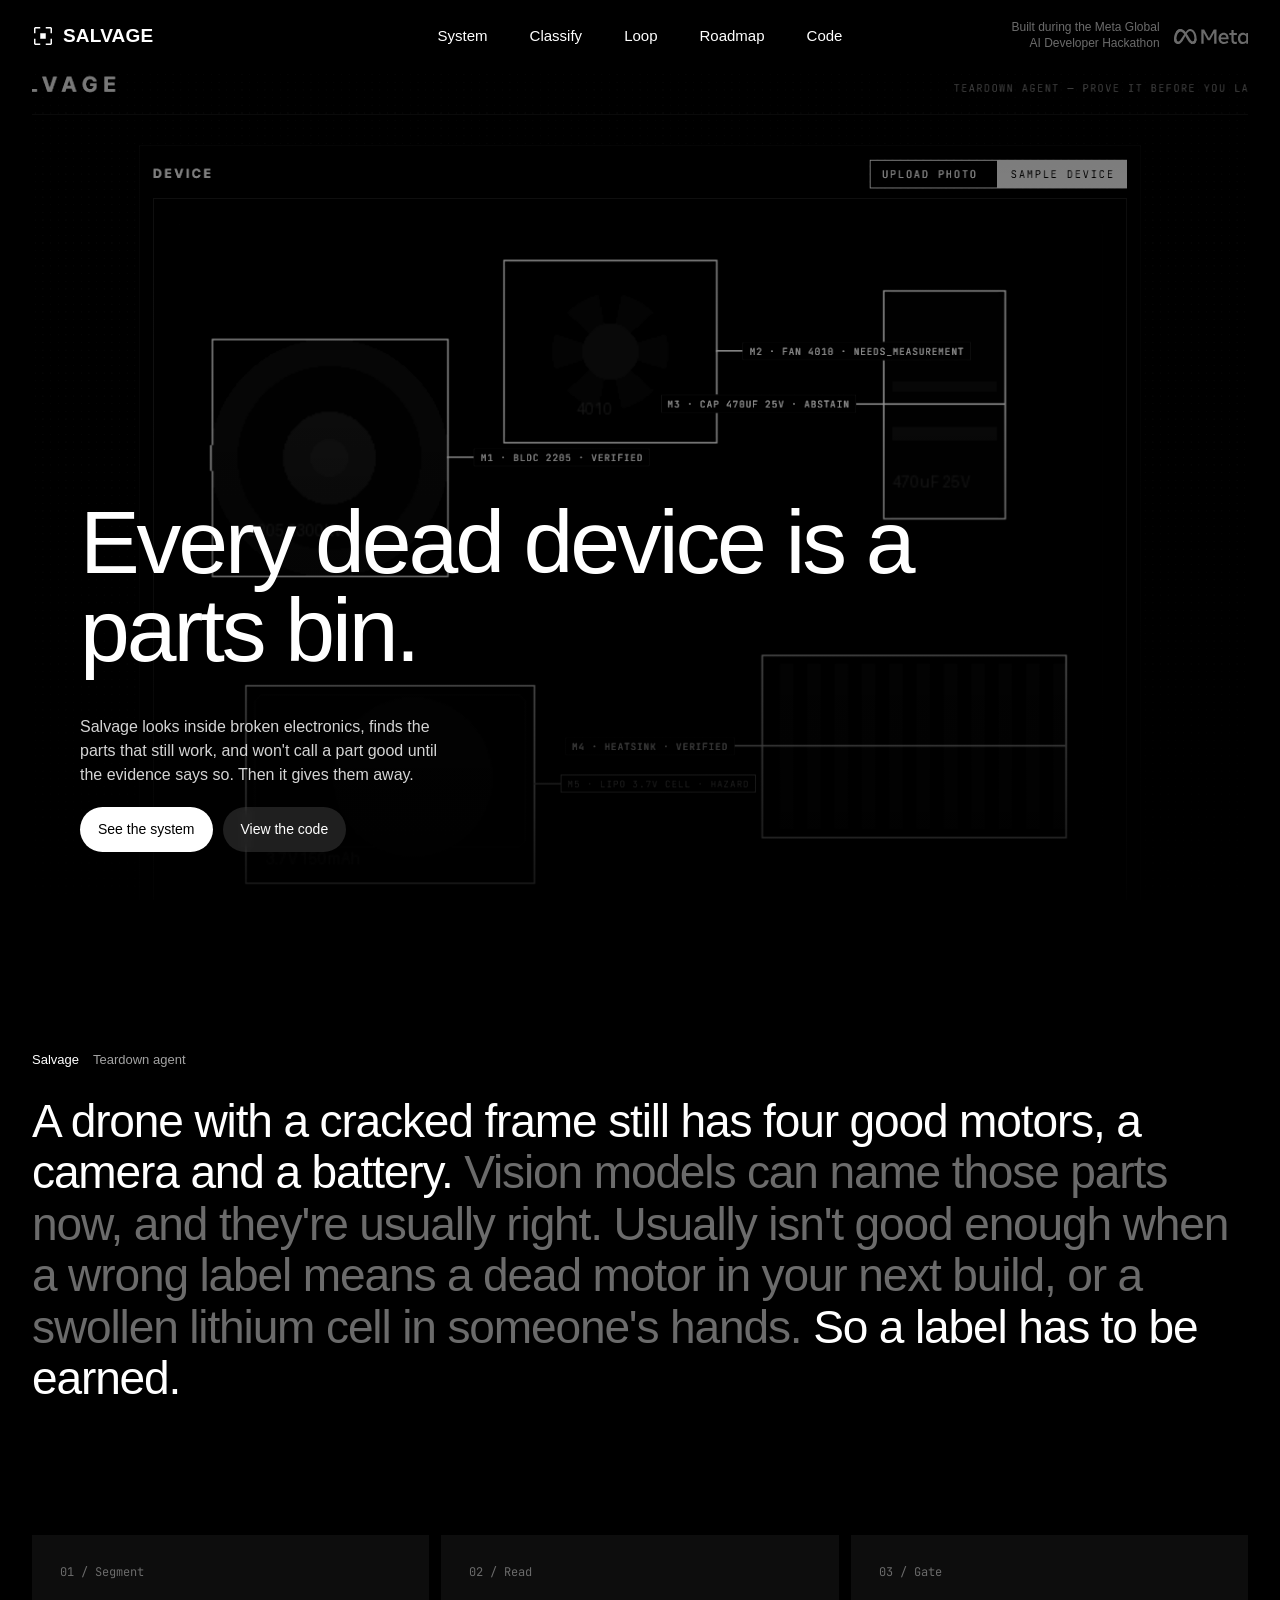
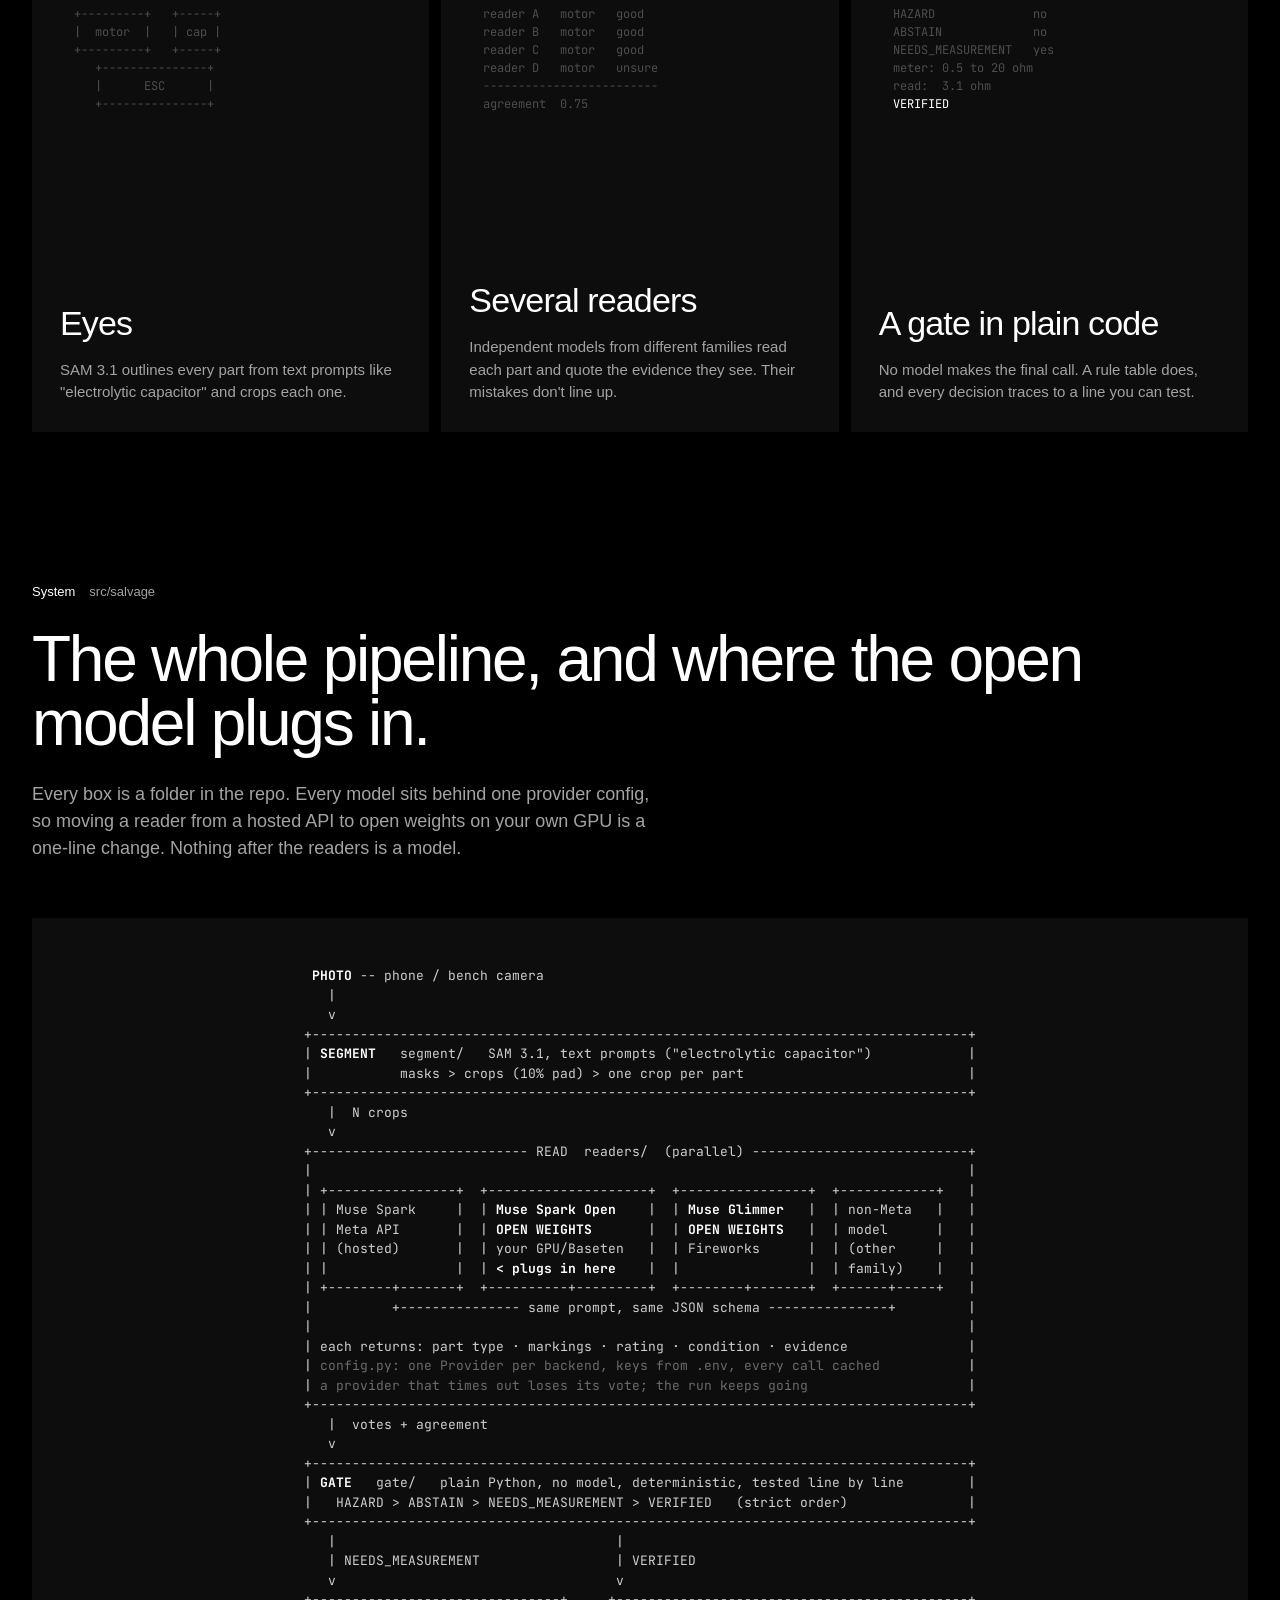
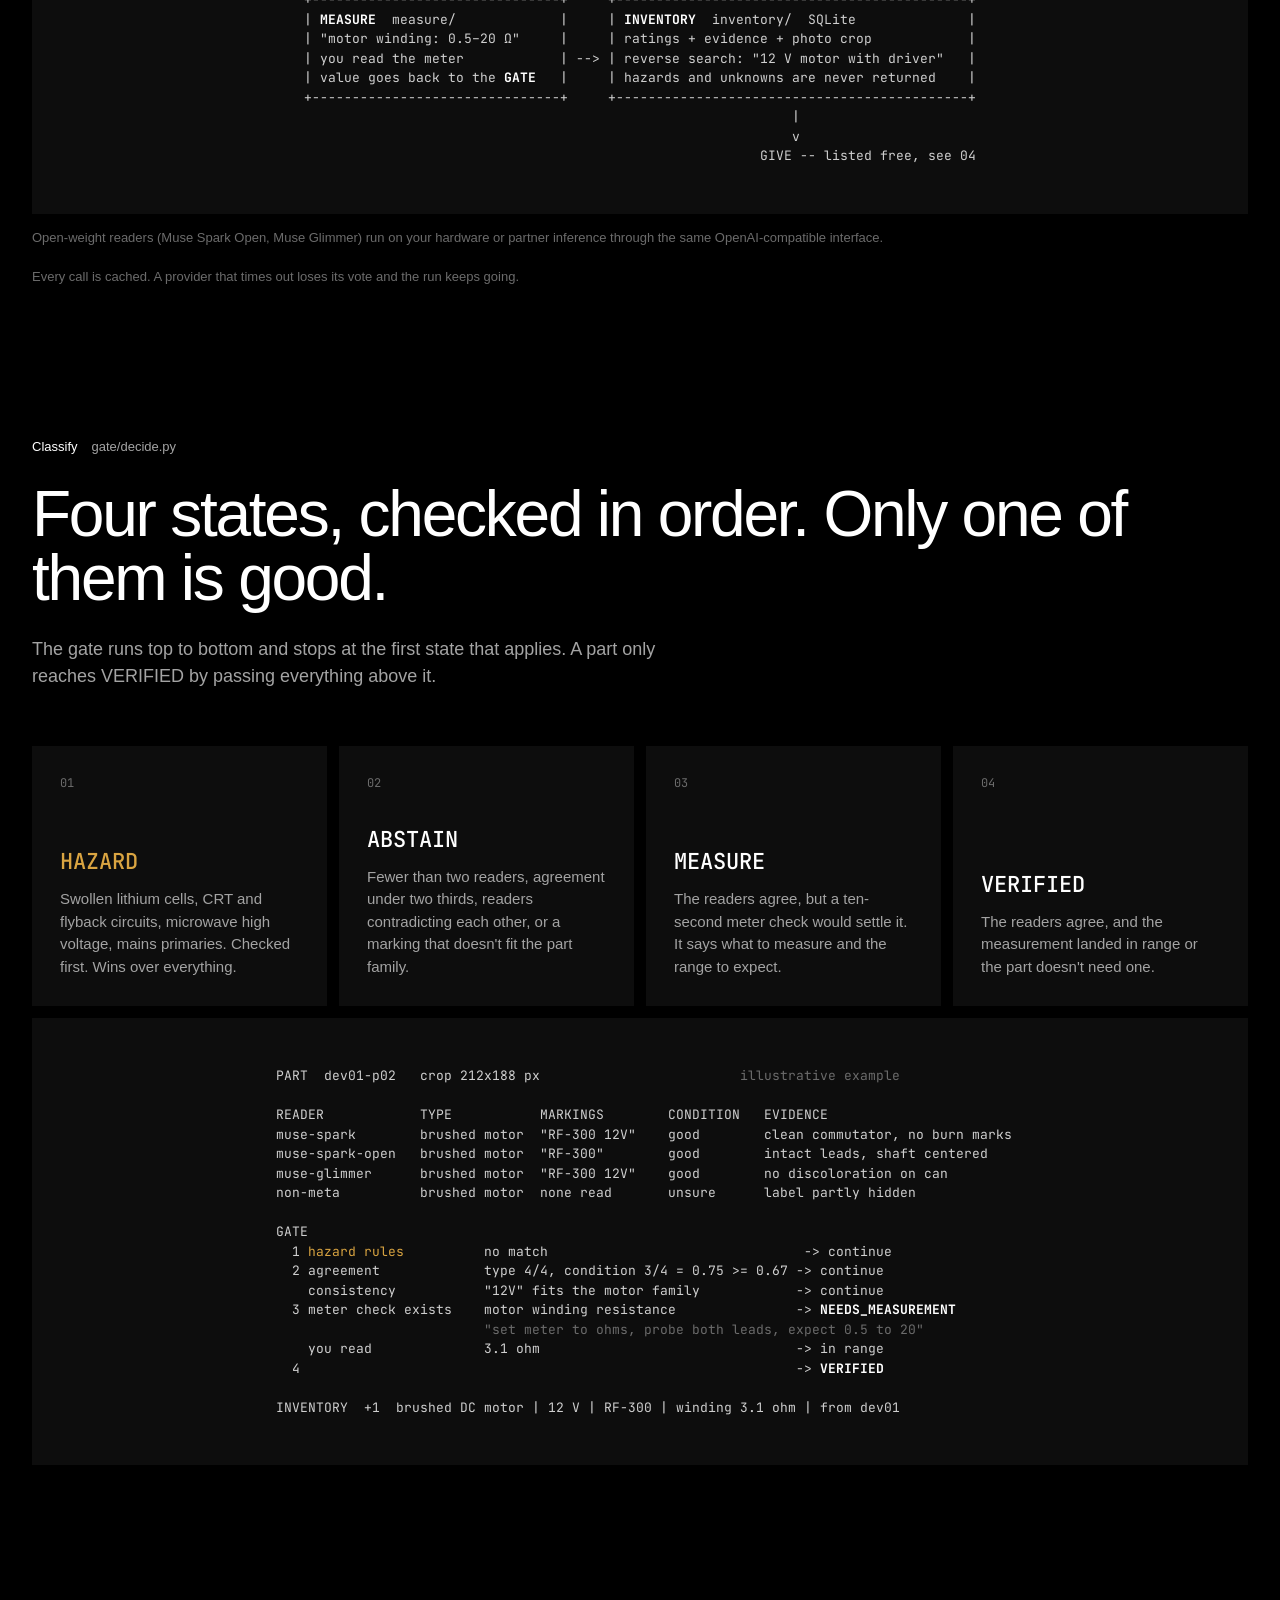
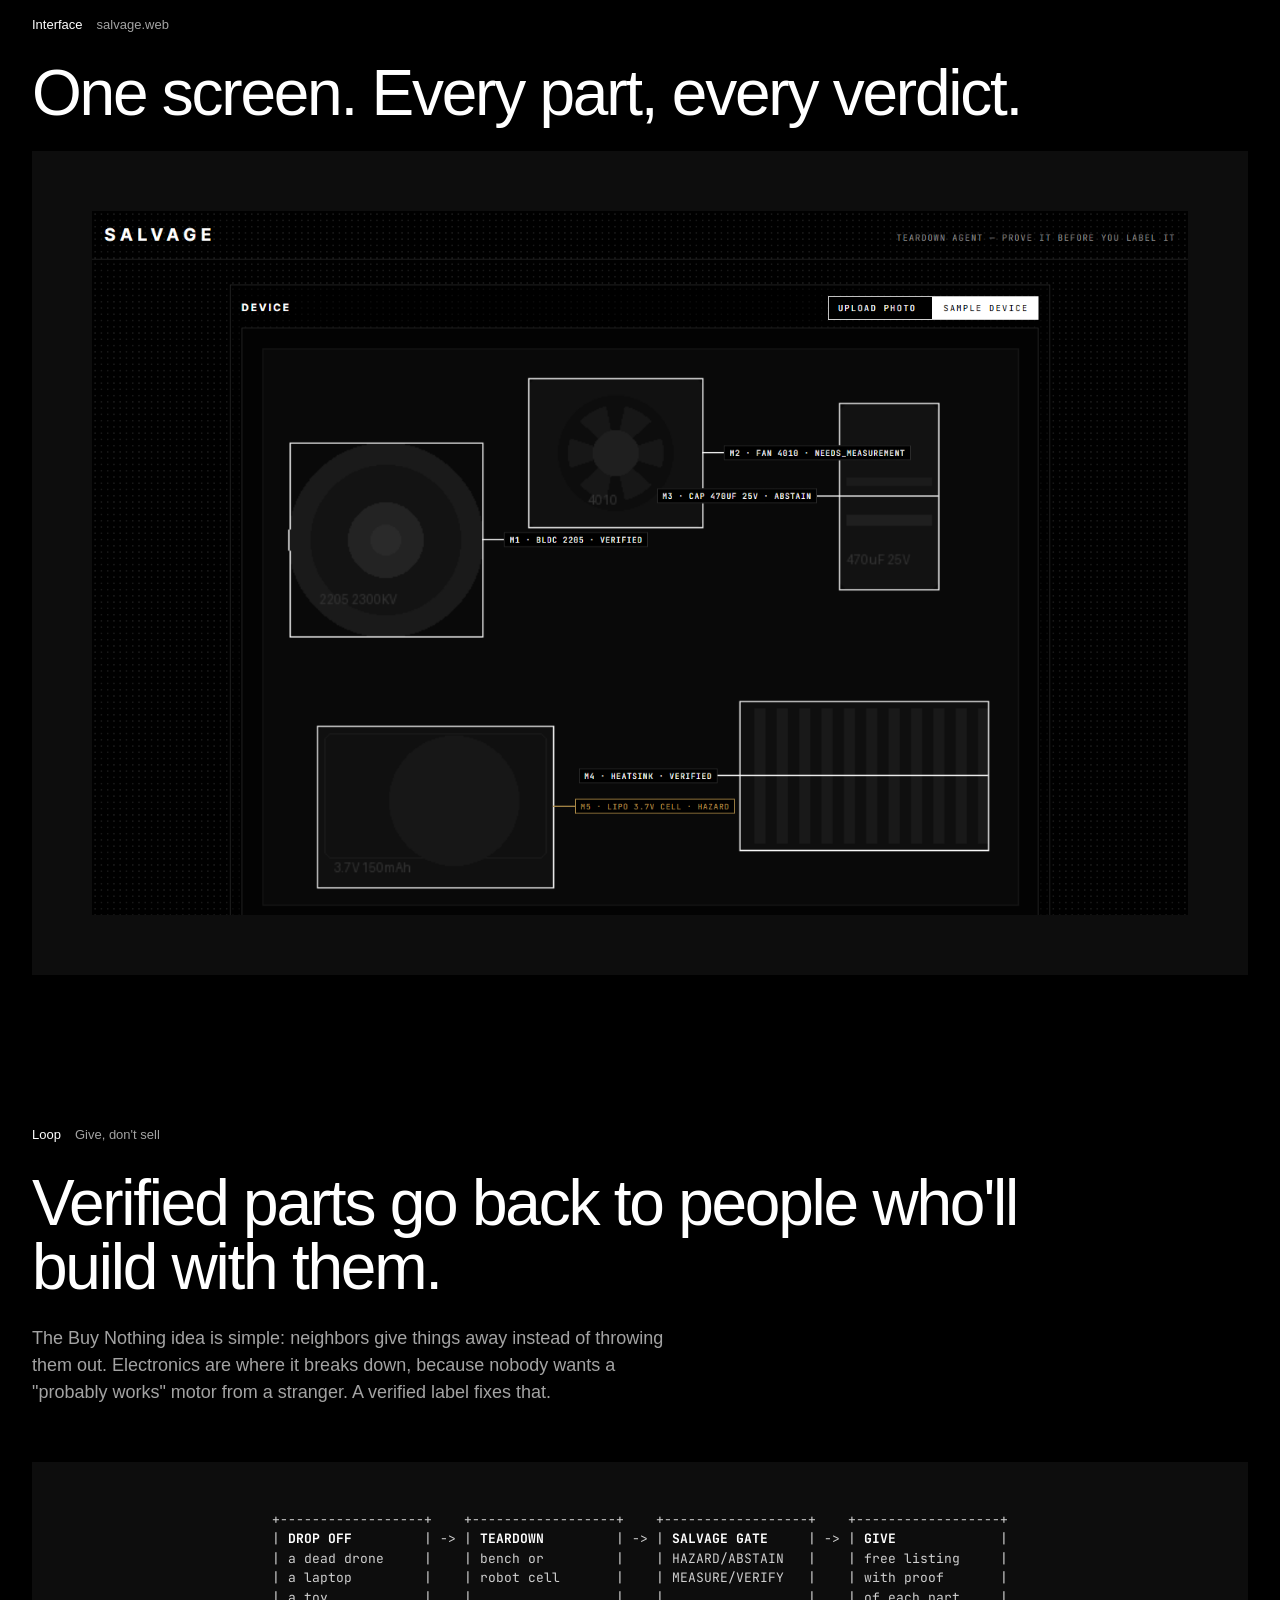
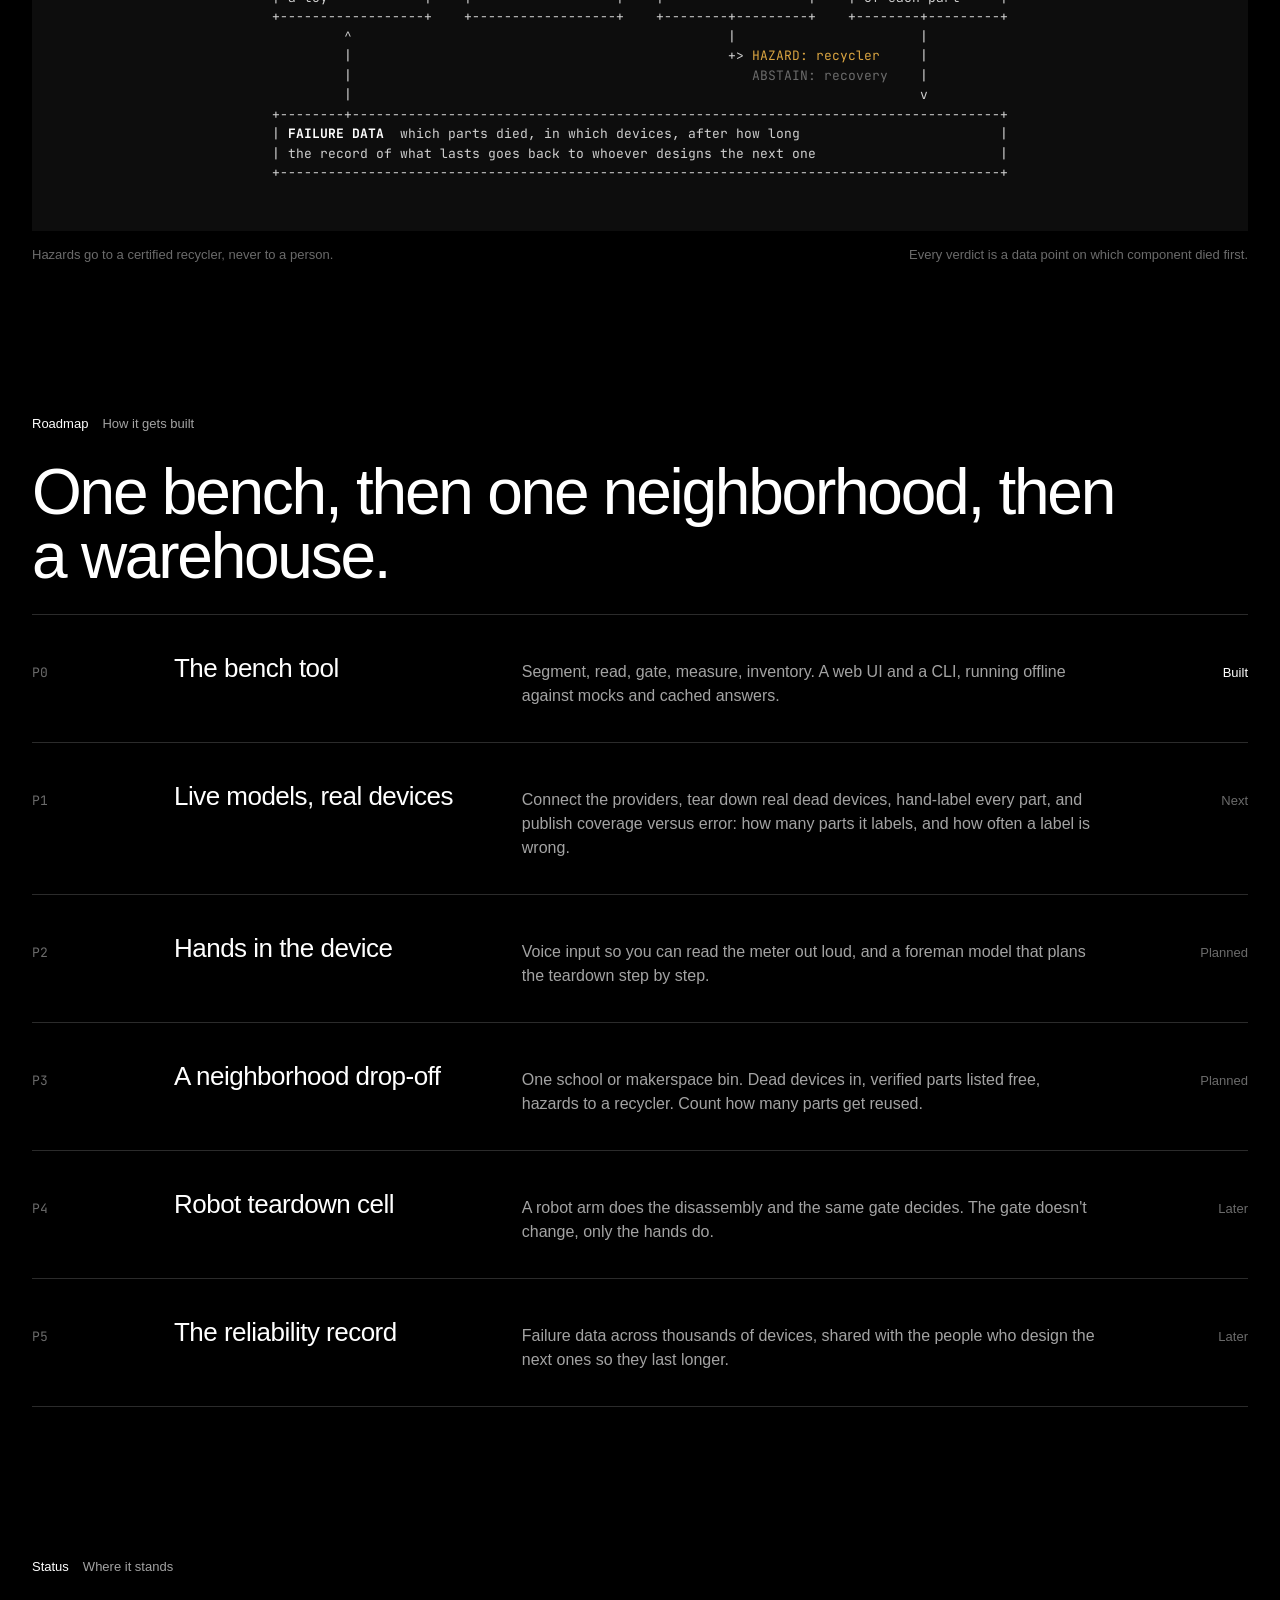
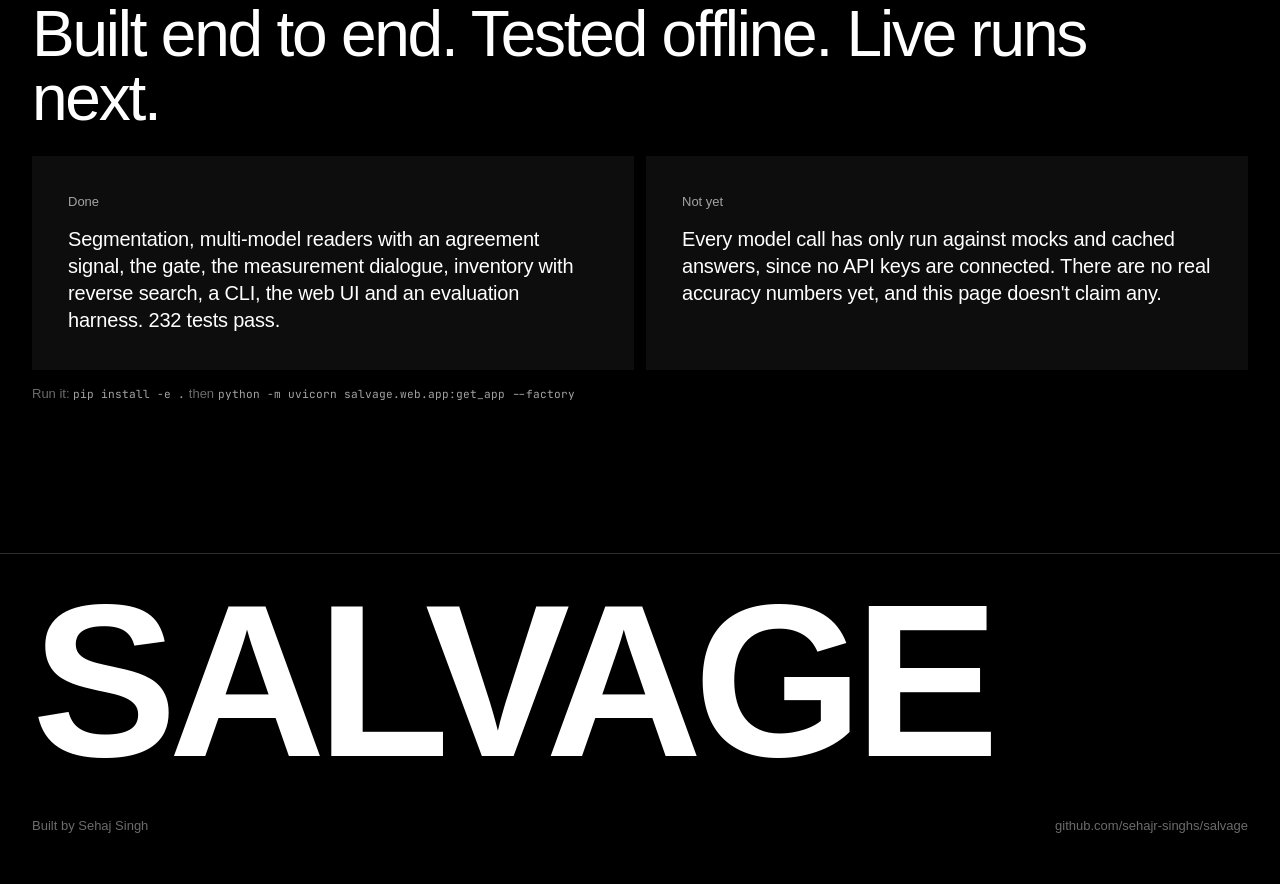
==== commit 9d238650: "Rebuild site in an inset-panel, Helvetica layout with Meta mark in the header Co-Authored-By: Claude" ====
--- a/docs/index.html
+++ b/docs/index.html
@@ -7,152 +7,177 @@
 <meta name="description" content="A teardown agent that finds the parts inside dead electronics, proves each one works, and gives them back to the community.">
 <link rel="preconnect" href="https://fonts.googleapis.com">
 <link rel="preconnect" href="https://fonts.gstatic.com" crossorigin>
-<link href="https://fonts.googleapis.com/css2?family=Michroma&family=Doto:wght@700;900&family=Space+Mono:wght@400;700&family=JetBrains+Mono:wght@400;700&family=Inter:wght@400;500&display=swap" rel="stylesheet">
+<link href="https://fonts.googleapis.com/css2?family=Inter+Tight:wght@400;500;600;700&family=JetBrains+Mono:wght@400;700&display=swap" rel="stylesheet">
 <style>
   :root {
-    --bg:#000; --fg:#f2f2f2; --mute:#8a8a8a; --dim:#4a4a4a; --line:#222;
-    --red:#d71921; --amber:#c8a24a;
-    --wide:"Michroma",system-ui,sans-serif; --dot:"Doto",monospace;
-    --mono:"Space Mono",ui-monospace,Menlo,monospace; --sans:"Inter",system-ui,sans-serif;
+    --bg:#000; --fg:#fff; --g1:#a3a3a3; --g2:#6b6b6b; --g3:#2b2b2b; --panel:#0d0d0d; --amber:#d9a441;
+    --sans:"Helvetica Neue",Helvetica,"Inter Tight",Arial,sans-serif;
+    --mono:"JetBrains Mono",ui-monospace,Menlo,monospace;
+    --edge:32px;
   }
   * { box-sizing:border-box; }
   html { background:var(--bg); scroll-behavior:smooth; }
-  body { margin:0; background:var(--bg); color:var(--fg); font-family:var(--sans); line-height:1.6; font-size:16px; overflow-x:hidden; }
-  a { color:inherit; }
-  .wrap { max-width:1180px; margin:0 auto; padding:0 24px; }
-
-  header { position:sticky; top:0; z-index:10; background:rgba(0,0,0,.86); backdrop-filter:blur(8px); border-bottom:1px solid var(--line); }
-  header .wrap { display:flex; align-items:center; justify-content:space-between; height:68px; gap:20px; }
-  .brand { display:flex; align-items:center; gap:22px; min-width:0; }
-  .built { font-family:var(--mono); font-size:10.5px; letter-spacing:.14em; text-transform:uppercase; color:var(--dim); line-height:1.35; white-space:nowrap; }
-  .built b { color:var(--mute); font-weight:400; }
-  .sep { width:1px; height:28px; background:var(--line); }
-  .logo { font-family:var(--wide); font-size:19px; letter-spacing:.42em; text-transform:uppercase; white-space:nowrap; }
-  nav { display:flex; gap:26px; }
-  nav a { font-family:var(--mono); font-size:11px; letter-spacing:.16em; text-transform:uppercase; color:var(--mute); text-decoration:none; }
-  nav a:hover { color:var(--fg); }
-
-  .hero { padding:96px 0 88px; border-bottom:1px solid var(--line);
-          background-image:radial-gradient(#1c1c1c 1.2px, transparent 1.2px); background-size:14px 14px; }
-  .tag { font-family:var(--mono); font-size:11px; letter-spacing:.2em; text-transform:uppercase; color:var(--mute); display:flex; align-items:center; gap:10px; }
-  .rec { width:8px; height:8px; border-radius:50%; background:var(--red); display:inline-block; animation:blink 1.6s steps(1) infinite; }
-  @keyframes blink { 50% { opacity:.15; } }
-  h1 { font-family:var(--wide); font-weight:400; text-transform:uppercase; font-size:clamp(30px,5.6vw,68px); line-height:1.12; letter-spacing:.04em; margin:26px 0; max-width:980px; }
-  .lede { font-size:19px; color:#c9c9c9; max-width:690px; margin:0; }
-  .cta { display:flex; gap:12px; flex-wrap:wrap; margin-top:36px; }
-  .btn { font-family:var(--mono); font-size:12px; letter-spacing:.16em; text-transform:uppercase; padding:14px 22px; border:1px solid var(--fg); text-decoration:none; }
-  .btn.solid { background:var(--fg); color:#000; }
-  .btn:hover { background:var(--red); border-color:var(--red); color:#fff; }
-
-  .stats { display:grid; grid-template-columns:repeat(4,1fr); border-bottom:1px solid var(--line); }
-  .stat { padding:30px 24px; border-right:1px solid var(--line); }
-  .stat:last-child { border-right:0; }
-  .stat .n { font-family:var(--dot); font-weight:900; font-size:54px; line-height:1; }
-  .stat .k { font-family:var(--mono); font-size:11px; letter-spacing:.14em; text-transform:uppercase; color:var(--mute); margin-top:10px; }
-
-  section { padding:92px 0; border-bottom:1px solid var(--line); }
-  .num { font-family:var(--mono); font-size:11px; letter-spacing:.22em; text-transform:uppercase; color:var(--mute); }
-  .num::before { content:""; display:inline-block; width:7px; height:7px; background:var(--red); border-radius:50%; margin-right:10px; vertical-align:1px; }
-  h2 { font-family:var(--wide); font-weight:400; text-transform:uppercase; letter-spacing:.03em; font-size:clamp(22px,3.1vw,36px); line-height:1.25; margin:16px 0 22px; max-width:900px; }
-  p { color:#c4c4c4; max-width:760px; }
-
-  /* target frame: corner brackets, like a detection box */
-  .target { position:relative; padding:24px; margin-top:36px; }
-  .target::before, .target::after, .target > .c1, .target > .c2 { content:""; position:absolute; width:22px; height:22px; border-color:var(--fg); border-style:solid; }
-  .target::before { top:0; left:0; border-width:1px 0 0 1px; }
-  .target::after { top:0; right:0; border-width:1px 1px 0 0; }
-  .target > .c1 { bottom:0; left:0; border-width:0 0 1px 1px; }
-  .target > .c2 { bottom:0; right:0; border-width:0 1px 1px 0; }
-  .target .lbl { position:absolute; top:-9px; left:36px; background:var(--bg); padding:0 10px; font-family:var(--mono); font-size:10.5px; letter-spacing:.18em; text-transform:uppercase; color:var(--mute); }
-  .target img { width:100%; display:block; border:1px solid var(--line); }
-
-  pre.ascii { font-family:"JetBrains Mono",ui-monospace,monospace; font-size:12.5px; line-height:1.5; color:#d8d8d8; margin:0; overflow-x:auto; white-space:pre; }
-  pre.ascii .r { color:var(--red); } pre.ascii .a { color:var(--amber); } pre.ascii .m { color:var(--mute); } pre.ascii .w { color:#fff; }
-
-  .grid { display:grid; grid-template-columns:repeat(auto-fit,minmax(250px,1fr)); gap:1px; background:var(--line); border:1px solid var(--line); margin-top:36px; }
-  .cell { background:var(--bg); padding:26px; }
-  .cell .k { font-family:var(--mono); font-size:10.5px; letter-spacing:.18em; text-transform:uppercase; color:var(--mute); }
-  .cell .t { font-family:var(--wide); text-transform:uppercase; font-size:14px; letter-spacing:.06em; margin:12px 0 10px; line-height:1.5; }
-  .cell p { font-size:14.5px; margin:0; color:#b4b4b4; }
-
-  .states { display:grid; grid-template-columns:repeat(4,1fr); gap:1px; background:var(--line); border:1px solid var(--line); margin-top:36px; }
-  .st { background:var(--bg); padding:24px; }
-  .st .o { font-family:var(--dot); font-weight:900; font-size:40px; line-height:1; color:var(--dim); }
-  .st b { display:block; font-family:var(--mono); font-weight:700; letter-spacing:.12em; font-size:13px; margin:14px 0 8px; }
-  .st p { font-size:14px; margin:0; color:#b4b4b4; }
-  .st.haz b, .st.haz .o { color:var(--amber); }
-  .st.ver b { color:#fff; } .st.ver .o { color:var(--fg); }
-
-  .phases { margin-top:36px; border-top:1px solid var(--line); }
-  .ph { display:grid; grid-template-columns:120px 1fr 150px; gap:24px; padding:26px 0; border-bottom:1px solid var(--line); align-items:start; }
-  .ph .when { font-family:var(--dot); font-weight:900; font-size:30px; line-height:1; }
-  .ph h3 { font-family:var(--wide); font-weight:400; text-transform:uppercase; font-size:14px; letter-spacing:.06em; margin:0 0 8px; }
-  .ph p { margin:0; font-size:15px; }
-  .ph .s { font-family:var(--mono); font-size:10.5px; letter-spacing:.16em; text-transform:uppercase; color:var(--mute); text-align:right; }
-  .ph .s.on { color:var(--fg); } .ph .s.on::before { content:"\25CF  "; color:var(--red); }
-
-  ul.plain { padding-left:18px; color:#c4c4c4; max-width:780px; } ul.plain li { margin-bottom:10px; }
-  code { font-family:var(--mono); font-size:.88em; background:#0f0f0f; border:1px solid var(--line); padding:1px 6px; }
-  footer { padding:44px 0 64px; font-family:var(--mono); font-size:11px; letter-spacing:.12em; text-transform:uppercase; color:var(--dim); }
-  footer .wrap { display:flex; justify-content:space-between; gap:20px; flex-wrap:wrap; }
-
-  @media (max-width:860px) {
+  body { margin:0; background:var(--bg); color:var(--fg); font-family:var(--sans); font-size:16px; line-height:1.5; -webkit-font-smoothing:antialiased; overflow-x:hidden; }
+  a { color:inherit; text-decoration:none; }
+
+  header { position:sticky; top:0; z-index:20; background:var(--bg); }
+  .bar { height:72px; padding:0 var(--edge); display:grid; grid-template-columns:1fr auto 1fr; align-items:center; gap:24px; }
+  .logo { display:flex; align-items:center; gap:9px; font-weight:700; font-size:19px; letter-spacing:.01em; }
+  .logo svg { width:22px; height:22px; }
+  nav { display:flex; gap:42px; font-size:15px; }
+  nav a:hover, .right a:hover { color:var(--g1); }
+  .right { display:flex; justify-content:flex-end; align-items:center; gap:14px; font-size:12px; color:var(--g2); line-height:1.3; text-align:right; }
+  .right svg { height:15px; width:auto; flex:none; }
+  .right .meta path { fill:var(--g2); }
+
+  .panel { margin:0 var(--edge); position:relative; overflow:hidden; background:var(--panel); }
+  .hero { height:min(calc(100vh - 72px), 880px); min-height:600px; }
+  .hero img { position:absolute; inset:0; width:100%; height:100%; object-fit:cover; object-position:center 60%; filter:grayscale(1) contrast(1.15) brightness(.55); transform:scale(1.04); }
+  .hero::after { content:""; position:absolute; inset:0; background:linear-gradient(180deg, rgba(0,0,0,.15) 0%, rgba(0,0,0,0) 40%, rgba(0,0,0,.85) 100%); }
+  .hero .cap { position:absolute; left:48px; right:48px; bottom:48px; z-index:2; display:flex; justify-content:space-between; align-items:flex-end; gap:40px; flex-wrap:wrap; }
+  .hero h1 { font-weight:500; font-size:clamp(44px,7vw,104px); line-height:.98; letter-spacing:-.035em; margin:0; max-width:900px; }
+  .hero .side { max-width:360px; font-size:16px; color:#d4d4d4; }
+  .hero .side p { margin:0 0 20px; }
+  .btns { display:flex; gap:10px; flex-wrap:wrap; }
+  .btn { display:inline-flex; align-items:center; gap:10px; font-size:14px; font-weight:500; padding:12px 18px; border-radius:999px; background:var(--fg); color:#000; }
+  .btn.ghost { background:rgba(255,255,255,.12); color:var(--fg); backdrop-filter:blur(6px); }
+  .btn:hover { opacity:.85; }
+
+  .statement { padding:150px var(--edge) 130px; }
+  .statement p { font-size:clamp(28px,3.6vw,52px); line-height:1.12; letter-spacing:-.025em; font-weight:500; margin:0; max-width:1260px; }
+  .statement p span { color:var(--g2); }
+  .eyebrow { font-size:13px; color:var(--g1); margin:0 0 26px; display:flex; gap:14px; }
+  .eyebrow b { font-weight:500; color:var(--fg); }
+
+  .tiles { margin:0 var(--edge); display:grid; grid-template-columns:repeat(3,1fr); gap:12px; }
+  .tile { background:var(--panel); aspect-ratio:4/5; position:relative; padding:28px; display:flex; flex-direction:column; justify-content:space-between; overflow:hidden; }
+  .tile .idx { font-family:var(--mono); font-size:12px; color:var(--g2); }
+  .tile h3 { font-size:34px; font-weight:500; letter-spacing:-.025em; margin:0 0 10px; }
+  .tile p { margin:0; color:var(--g1); font-size:15px; max-width:340px; }
+  .tile pre { position:absolute; top:70px; left:28px; right:28px; margin:0; font-family:var(--mono); font-size:12px; line-height:1.5; color:#4d4d4d; white-space:pre; overflow:hidden; font-variant-ligatures:none; }
+  .tile pre .h { color:var(--fg); }
+  .tile:hover pre { color:#7a7a7a; }
+
+  .sec { padding:150px var(--edge) 0; }
+  .sec h2 { font-size:clamp(36px,5vw,72px); font-weight:500; letter-spacing:-.035em; line-height:1; margin:0 0 26px; max-width:1100px; }
+  .sec .lede { color:var(--g1); font-size:18px; max-width:640px; margin:0 0 56px; }
+
+  .ascii-panel { margin:0 var(--edge); background:var(--panel); padding:48px; overflow-x:auto; }
+  pre.ascii { font-family:var(--mono); font-size:13px; line-height:1.5; color:#cfcfcf; margin:0 auto; width:max-content; white-space:pre; font-variant-ligatures:none; }
+  pre.ascii .r { color:var(--fg); font-weight:700; } pre.ascii .a { color:var(--amber); } pre.ascii .m { color:var(--g2); } pre.ascii .w { color:var(--fg); font-weight:700; }
+  .caption { margin:14px var(--edge) 0; font-size:13px; color:var(--g2); display:flex; justify-content:space-between; gap:20px; flex-wrap:wrap; }
+
+  .states { margin:0 var(--edge) 12px; display:grid; grid-template-columns:repeat(4,1fr); gap:12px; }
+  .st { background:var(--panel); padding:28px; min-height:260px; display:flex; flex-direction:column; justify-content:space-between; }
+  .st .k { font-family:var(--mono); font-size:12px; color:var(--g2); }
+  .st h4 { font-size:22px; font-weight:500; margin:0 0 10px; font-family:var(--mono); }
+  .st p { margin:0; color:var(--g1); font-size:15px; }
+  .st.haz h4 { color:var(--amber); }
+
+  .shot { margin:0 var(--edge); background:var(--panel); padding:60px; }
+  .shot img { width:100%; display:block; }
+
+  .rows { margin:0 var(--edge); border-top:1px solid var(--g3); }
+  .row { display:grid; grid-template-columns:110px 1.1fr 2fr 120px; gap:32px; padding:34px 0; border-bottom:1px solid var(--g3); align-items:baseline; }
+  .row .n { font-family:var(--mono); font-size:13px; color:var(--g2); }
+  .row h3 { font-size:26px; font-weight:500; letter-spacing:-.02em; margin:0; }
+  .row p { margin:0; color:var(--g1); }
+  .row .s { font-size:13px; color:var(--g2); text-align:right; }
+  .row .s.on { color:var(--fg); }
+
+  .status { margin:0 var(--edge); display:grid; grid-template-columns:1fr 1fr; gap:12px; }
+  .status div { background:var(--panel); padding:36px; }
+  .status h4 { margin:0 0 14px; font-size:13px; font-weight:500; color:var(--g1); }
+  .status p { margin:0; font-size:20px; line-height:1.35; letter-spacing:-.01em; }
+  code { font-family:var(--mono); font-size:.86em; color:var(--g1); }
+
+  footer { margin-top:150px; padding:40px var(--edge) 48px; border-top:1px solid var(--g3); display:grid; grid-template-columns:1fr auto; gap:20px; font-size:13px; color:var(--g2); }
+  footer .big { grid-column:1/-1; font-weight:700; font-size:clamp(64px,17vw,250px); letter-spacing:-.04em; line-height:.8; color:var(--fg); margin-bottom:28px; }
+
+  @media (max-width:1000px) {
     nav { display:none; }
+    .bar { grid-template-columns:1fr auto; }
+    .tiles { grid-template-columns:1fr 1fr; }
     .states { grid-template-columns:1fr 1fr; }
-    .stats { grid-template-columns:1fr 1fr; } .stat:nth-child(2) { border-right:0; } .stat:nth-child(-n+2) { border-bottom:1px solid var(--line); }
-    .ph { grid-template-columns:1fr; gap:8px; } .ph .s { text-align:left; }
+    .row { grid-template-columns:70px 1fr; } .row p { grid-column:2; } .row .s { grid-column:2; text-align:left; }
   }
-  @media (max-width:560px) {
-    .wrap { padding:0 16px; }
-    .built, .sep { display:none; }
-    .hero { padding:64px 0 60px; } section { padding:60px 0; }
-    .states { grid-template-columns:1fr; }
-    .stat .n { font-size:42px; }
-    .target { padding:18px 12px; }
-    pre.ascii { font-size:10.5px; }
+  @media (max-width:640px) {
+    :root { --edge:16px; }
+    .right .txt { display:none; }
+    .hero .cap { left:20px; right:20px; bottom:28px; }
+    .tiles, .states, .status { grid-template-columns:1fr; }
+    .tile { aspect-ratio:auto; min-height:360px; }
+    .statement, .sec { padding-top:96px; }
+    .ascii-panel { padding:24px 16px; } pre.ascii { font-size:10.5px; margin:0; }
+    .shot { padding:16px; }
   }
 </style>
 </head>
 <body>
 
-<header><div class="wrap">
-  <div class="brand">
-    <div class="logo">Salvage</div>
-    <div class="sep"></div>
-    <div class="built">Built on <b>Meta</b> open models<br>SAM 3.1 · Muse Spark · Muse Glimmer</div>
+<header><div class="bar">
+  <a class="logo" href="#"><svg viewBox="0 0 24 24" fill="none" stroke="#fff" stroke-width="1.6"><path d="M3 3h6M3 3v6M21 3h-6M21 3v6M3 21h6M3 21v-6M21 21h-6M21 21v-6"/><rect x="9" y="9" width="6" height="6" fill="#fff" stroke="none"/></svg>SALVAGE</a>
+  <nav><a href="#system">System</a><a href="#classify">Classify</a><a href="#loop">Loop</a><a href="#roadmap">Roadmap</a><a href="https://github.com/sehajr-singhs/salvage">Code</a></nav>
+  <div class="right">
+    <span class="txt">Built during the Meta Global<br>AI Developer Hackathon</span>
+    <svg class="meta" viewBox="0 0 948 191" aria-label="Meta" role="img"><path d="m31.06,125.96c0,10.98 2.41,19.41 5.56,24.51 4.13,6.68 10.29,9.51 16.57,9.51 8.1,0 15.51-2.01 29.79-21.76 11.44-15.83 24.92-38.05 33.99-51.98l15.36-23.6c10.67-16.39 23.02-34.61 37.18-46.96 11.56-10.08 24.03-15.68 36.58-15.68 21.07,0 41.14,12.21 56.5,35.11 16.81,25.08 24.97,56.67 24.97,89.27 0,19.38-3.82,33.62-10.32,44.87-6.28,10.88-18.52,21.75-39.11,21.75l0-31.02c17.63,0 22.03-16.2 22.03-34.74 0-26.42-6.16-55.74-19.73-76.69-9.63-14.86-22.11-23.94-35.84-23.94-14.85,0-26.8,11.2-40.23,31.17-7.14,10.61-14.47,23.54-22.7,38.13l-9.06,16.05c-18.2,32.27-22.81,39.62-31.91,51.75-15.95,21.24-29.57,29.29-47.5,29.29-21.27,0-34.72-9.21-43.05-23.09-6.8-11.31-10.14-26.15-10.14-43.06z"/><path d="m24.49,37.3c14.24-21.95 34.79-37.3 58.36-37.3 13.65,0 27.22,4.04 41.39,15.61 15.5,12.65 32.02,33.48 52.63,67.81l7.39,12.32c17.84,29.72 27.99,45.01 33.93,52.22 7.64,9.26 12.99,12.02 19.94,12.02 17.63,0 22.03-16.2 22.03-34.74l27.4-.86c0,19.38-3.82,33.62-10.32,44.87-6.28,10.88-18.52,21.75-39.11,21.75-12.8,0-24.14-2.78-36.68-14.61-9.64-9.08-20.91-25.21-29.58-39.71l-25.79-43.08c-12.94-21.62-24.81-37.74-31.68-45.04-7.39-7.85-16.89-17.33-32.05-17.33-12.27,0-22.69,8.61-31.41,21.78z"/><path d="m82.35,31.23c-12.27,0-22.69,8.61-31.41,21.78-12.33,18.61-19.88,46.33-19.88,72.95 0,10.98 2.41,19.41 5.56,24.51l-26.48,17.44c-6.8-11.31-10.14-26.15-10.14-43.06 0-30.75 8.44-62.8 24.49-87.55 14.24-21.95 34.79-37.3 58.36-37.3z"/><path d="m347.94,6.04h35.93l61.09,110.52 61.1-110.52h35.15v181.6h-29.31v-139.18l-53.58,96.38h-27.5l-53.57-96.38v139.18h-29.31z
+m285.11,67.71c-21.02,0-33.68,15.82-36.71,35.41h71.34c-1.47-20.18-13.11-35.41-34.63-35.41z
+m-65.77,46.57c0-41.22 26.64-71.22 66.28-71.22 38.99,0 62.27,29.62 62.27,73.42v8.05h-99.49c3.53,21.31 17.67,35.67 40.47,35.67 18.19,0 29.56-5.55 40.34-15.7l15.57,19.07c-14.67,13.49-33.33,21.27-56.95,21.27-42.91,0-68.49-31.29-68.49-70.56z
+m164.09-43.97h-26.98v-24h26.98v-39.69h28.28v39.69h40.99v24h-40.99v60.83c0,20.77 6.64,28.15 22.96,28.15 7.45,0 11.72-.64 18.03-1.69v23.74c-7.86,2.22-15.36,3.24-23.48,3.24-30.53,0-45.79-16.68-45.79-50.07z
+m188.35,23.34c-5.68-14.34-18.35-24.9-36.97-24.9-24.2,0-39.69,17.17-39.69,45.14 0,27.27 14.26,45.27 38.53,45.27 19.08,0 32.7-11.1 38.13-24.91z
+m28.28,87.95h-27.76v-18.94c-7.76,11.15-21.88,22.18-44.75,22.18-36.78,0-61.36-30.79-61.36-70.95 0-40.54 25.17-70.83 62.92-70.83 18.66,0 33.3,7.46 43.19,20.63v-17.38h27.76z"/></svg>
   </div>
-  <nav><a href="#system">System</a><a href="#classify">Classify</a><a href="#loop">Loop</a><a href="#roadmap">Roadmap</a><a href="#status">Status</a></nav>
 </div></header>
 
-<div class="hero"><div class="wrap">
-  <div class="tag"><span class="rec"></span>Teardown agent · Prove it before you label it</div>
-  <h1>Every dead device is a parts bin.</h1>
-  <p class="lede">Salvage looks inside broken electronics, works out which parts still work, and won't call a part good until the evidence says so. Parts that pass go back into the community for free. Everything else is marked unknown or unsafe, out loud.</p>
-  <div class="cta"><a class="btn solid" href="https://github.com/sehajr-singhs/salvage">View the code</a><a class="btn" href="#system">The architecture</a></div>
-</div></div>
-
-<div class="stats wrap" style="padding:0">
-  <div class="stat"><div class="n">04</div><div class="k">Gate states</div></div>
-  <div class="stat"><div class="n">03+</div><div class="k">Independent readers</div></div>
-  <div class="stat"><div class="n">05</div><div class="k">Meter checks</div></div>
-  <div class="stat"><div class="n">232</div><div class="k">Tests passing</div></div>
-</div>
-
-<section id="why"><div class="wrap">
-  <div class="num">01 · Why</div>
-  <h2>A model that's confidently wrong about a part is worse than no model.</h2>
-  <p>A drone with a cracked frame still has four good motors, an ESC, a camera and a battery. You only find that out after an hour with a multimeter. Vision models can name parts from a photo now, and they're usually right. "Usually" is the problem. Call a dead motor good and someone loses an afternoon. Call a swollen lithium cell good and someone gets hurt.</p>
-  <p>So Salvage runs on one rule: a label has to be earned. Several models have to agree, the agreement has to survive plain-code checks, and anything a meter can settle gets measured.</p>
-  <div class="target"><span class="c1"></span><span class="c2"></span><span class="lbl">Live UI · sample device</span>
-    <img src="ui.png" alt="Salvage web interface showing a sample device with five outlined parts and their verdicts">
+<div class="panel hero">
+  <img src="ui.png" alt="Salvage scanning a sample device, with each part outlined and labeled">
+  <div class="cap">
+    <h1>Every dead device is a parts bin.</h1>
+    <div class="side">
+      <p>Salvage looks inside broken electronics, finds the parts that still work, and won't call a part good until the evidence says so. Then it gives them away.</p>
+      <div class="btns"><a class="btn" href="#system">See the system</a><a class="btn ghost" href="https://github.com/sehajr-singhs/salvage">View the code</a></div>
+    </div>
   </div>
-</div></section>
-
-<section id="system"><div class="wrap">
-  <div class="num">02 · System</div>
+</div>
+
+<div class="statement">
+  <div class="eyebrow"><b>Salvage</b><span>Teardown agent</span></div>
+  <p>A drone with a cracked frame still has four good motors, a camera and a battery. <span>Vision models can name those parts now, and they're usually right. Usually isn't good enough when a wrong label means a dead motor in your next build, or a swollen lithium cell in someone's hands.</span> So a label has to be earned.</p>
+</div>
+
+<div class="tiles">
+  <div class="tile"><span class="idx">01 / Segment</span>
+<pre>  +---------+   +-----+
+  |  motor  |   | cap |
+  +---------+   +-----+
+     +---------------+
+     |      ESC      |
+     +---------------+</pre>
+    <div><h3>Eyes</h3><p>SAM 3.1 outlines every part from text prompts like "electrolytic capacitor" and crops each one.</p></div></div>
+  <div class="tile"><span class="idx">02 / Read</span>
+<pre>  reader A   motor   good
+  reader B   motor   good
+  reader C   motor   good
+  reader D   motor   unsure
+  -------------------------
+  agreement  0.75</pre>
+    <div><h3>Several readers</h3><p>Independent models from different families read each part and quote the evidence they see. Their mistakes don't line up.</p></div></div>
+  <div class="tile"><span class="idx">03 / Gate</span>
+<pre>  HAZARD              no
+  ABSTAIN             no
+  NEEDS_MEASUREMENT   yes
+  meter: 0.5 to 20 ohm
+  read:  3.1 ohm
+  <span class="h">VERIFIED</span></pre>
+    <div><h3>A gate in plain code</h3><p>No model makes the final call. A rule table does, and every decision traces to a line you can test.</p></div></div>
+</div>
+
+<section class="sec" id="system">
+  <div class="eyebrow"><b>System</b><span>src/salvage</span></div>
   <h2>The whole pipeline, and where the open model plugs in.</h2>
-  <p>Every box below is a folder in the repo. Every model sits behind one provider config, so swapping a hosted model for open weights on your own GPU is a one-line change. Nothing after the readers is a model.</p>
-  <div class="target"><span class="c1"></span><span class="c2"></span><span class="lbl">Architecture · src/salvage</span>
+  <p class="lede">Every box is a folder in the repo. Every model sits behind one provider config, so moving a reader from a hosted API to open weights on your own GPU is a one-line change. Nothing after the readers is a model.</p>
+</section>
+<div class="ascii-panel">
 <pre class="ascii">
 <span class="w"> PHOTO</span> -- phone / bench camera
    |
@@ -196,27 +221,23 @@
                                                              v
                                                          GIVE -- listed free, see 04
 </pre>
-  </div>
-  <div class="grid">
-    <div class="cell"><div class="k">Eyes</div><div class="t">SAM 3.1</div><p>Finds and outlines every part from text prompts. Runs through the Meta API, or the open weights on a GPU.</p></div>
-    <div class="cell"><div class="k">Readers</div><div class="t">Several model families</div><p>Each reader names the part, reads markings and quotes the evidence it sees. Different families make different mistakes, so their errors don't line up.</p></div>
-    <div class="cell"><div class="k">Open weights</div><div class="t">Swap in, one line</div><p>Muse Spark Open and Muse Glimmer run on your own hardware or partner inference through the same OpenAI-compatible interface. Nothing downstream changes.</p></div>
-    <div class="cell"><div class="k">Gate</div><div class="t">Plain code</div><p>A rule table decides the final state. A model can talk itself into an answer. A rule table can't.</p></div>
-  </div>
-</div></section>
-
-<section id="classify"><div class="wrap">
-  <div class="num">03 · How it classifies</div>
-  <h2>Four states, checked in order. A part only gets the good one by earning it.</h2>
-  <div class="states">
-    <div class="st haz"><div class="o">01</div><b>HAZARD</b><p>Swollen lithium cells, CRT and flyback circuits, microwave high voltage, mains primaries. Checked first. Wins over everything.</p></div>
-    <div class="st"><div class="o">02</div><b>ABSTAIN</b><p>Fewer than two readers, agreement under two thirds, readers contradicting each other, or a marking that doesn't fit the part family.</p></div>
-    <div class="st"><div class="o">03</div><b>NEEDS_MEASUREMENT</b><p>The readers agree, but a ten-second meter check would settle it. It tells you what to measure and the range to expect.</p></div>
-    <div class="st ver"><div class="o">04</div><b>VERIFIED</b><p>The readers agree, and the measurement landed in range or the part doesn't need one.</p></div>
-  </div>
-  <div class="target"><span class="c1"></span><span class="c2"></span><span class="lbl">Worked example · one part through the gate (illustrative)</span>
+</div>
+<div class="caption"><span>Open-weight readers (Muse Spark Open, Muse Glimmer) run on your hardware or partner inference through the same OpenAI-compatible interface.</span><span>Every call is cached. A provider that times out loses its vote and the run keeps going.</span></div>
+
+<section class="sec" id="classify">
+  <div class="eyebrow"><b>Classify</b><span>gate/decide.py</span></div>
+  <h2>Four states, checked in order. Only one of them is good.</h2>
+  <p class="lede">The gate runs top to bottom and stops at the first state that applies. A part only reaches VERIFIED by passing everything above it.</p>
+</section>
+<div class="states">
+  <div class="st haz"><span class="k">01</span><div><h4>HAZARD</h4><p>Swollen lithium cells, CRT and flyback circuits, microwave high voltage, mains primaries. Checked first. Wins over everything.</p></div></div>
+  <div class="st"><span class="k">02</span><div><h4>ABSTAIN</h4><p>Fewer than two readers, agreement under two thirds, readers contradicting each other, or a marking that doesn't fit the part family.</p></div></div>
+  <div class="st"><span class="k">03</span><div><h4>MEASURE</h4><p>The readers agree, but a ten-second meter check would settle it. It says what to measure and the range to expect.</p></div></div>
+  <div class="st"><span class="k">04</span><div><h4>VERIFIED</h4><p>The readers agree, and the measurement landed in range or the part doesn't need one.</p></div></div>
+</div>
+<div class="ascii-panel">
 <pre class="ascii">
- PART  dev01-p02   crop 212×188 px
+ PART  dev01-p02   crop 212x188 px                         <span class="m">illustrative example</span>
 
  READER            TYPE           MARKINGS        CONDITION   EVIDENCE
  muse-spark        brushed motor  "RF-300 12V"    good        clean commutator, no burn marks
@@ -226,23 +247,29 @@
 
  GATE
    1 <span class="a">hazard rules</span>          no match                                -> continue
-   2 agreement             type 4/4, condition 3/4 = 0.75 >= 0.67  -> continue
+   2 agreement             type 4/4, condition 3/4 = 0.75 >= 0.67 -> continue
      consistency           "12V" fits the motor family            -> continue
    3 meter check exists    motor winding resistance               -> <span class="w">NEEDS_MEASUREMENT</span>
-                           <span class="m">"set meter to Ω, probe both leads, expect 0.5 to 20 Ω"</span>
-     you read              3.1 Ω                                  -> in range
+                           <span class="m">"set meter to ohms, probe both leads, expect 0.5 to 20"</span>
+     you read              3.1 ohm                                -> in range
    4                                                              -> <span class="r">VERIFIED</span>
 
- INVENTORY  +1  brushed DC motor · 12 V · RF-300 · winding 3.1 Ω · from dev01
+ INVENTORY  +1  brushed DC motor | 12 V | RF-300 | winding 3.1 ohm | from dev01
 </pre>
-  </div>
-</div></section>
-
-<section id="loop"><div class="wrap">
-  <div class="num">04 · The loop</div>
-  <h2>Give, don't sell. Verified parts go back to people who'll build with them.</h2>
-  <p>The Buy Nothing idea is simple: neighbors give things away instead of throwing them out. Electronics are where that breaks down, because nobody wants a "probably works" motor from a stranger. A verified label fixes that. If Salvage has proved a part works, it's worth giving, and it's worth taking.</p>
-  <div class="target"><span class="c1"></span><span class="c2"></span><span class="lbl">The circular loop</span>
+</div>
+
+<section class="sec">
+  <div class="eyebrow"><b>Interface</b><span>salvage.web</span></div>
+  <h2>One screen. Every part, every verdict.</h2>
+</section>
+<div class="shot"><img src="ui.png" alt="Salvage web interface showing a sample device with five outlined parts and their verdicts"></div>
+
+<section class="sec" id="loop">
+  <div class="eyebrow"><b>Loop</b><span>Give, don't sell</span></div>
+  <h2>Verified parts go back to people who'll build with them.</h2>
+  <p class="lede">The Buy Nothing idea is simple: neighbors give things away instead of throwing them out. Electronics are where it breaks down, because nobody wants a "probably works" motor from a stranger. A verified label fixes that.</p>
+</section>
+<div class="ascii-panel">
 <pre class="ascii">
 +------------------+    +------------------+    +------------------+    +------------------+
 | <span class="w">DROP OFF</span>         | -&gt; | <span class="w">TEARDOWN</span>         | -&gt; | <span class="w">SALVAGE GATE</span>     | -&gt; | <span class="w">GIVE </span>            |
@@ -259,37 +286,36 @@
 | the record of what lasts goes back to whoever designs the next one                       |
 +------------------------------------------------------------------------------------------+
 </pre>
-  </div>
-  <div class="grid">
-    <div class="cell"><div class="k">People</div><div class="t">Free parts, with proof</div><p>Makers, robotics teams and schools get motors, fans, cells and boards that a gate has signed off on, not a mystery bag.</p></div>
-    <div class="cell"><div class="k">Safety</div><div class="t">Hazards never ship</div><p>Swollen cells and high-voltage parts go to a certified recycler, never to a person.</p></div>
-    <div class="cell"><div class="k">Data</div><div class="t">What actually fails</div><p>Every verdict is a data point on which component died first. At scale, that's a reliability map nobody else has.</p></div>
-  </div>
-</div></section>
-
-<section id="roadmap"><div class="wrap">
-  <div class="num">05 · How it gets built</div>
+</div>
+<div class="caption"><span>Hazards go to a certified recycler, never to a person.</span><span>Every verdict is a data point on which component died first.</span></div>
+
+<section class="sec" id="roadmap">
+  <div class="eyebrow"><b>Roadmap</b><span>How it gets built</span></div>
   <h2>One bench, then one neighborhood, then a warehouse.</h2>
-  <div class="phases">
-    <div class="ph"><div class="when">P0</div><div><h3>The bench tool</h3><p>Segment, read, gate, measure, inventory. A web UI and a CLI. Runs offline against mocks and cached answers.</p></div><div class="s on">Built</div></div>
-    <div class="ph"><div class="when">P1</div><div><h3>Live models, real devices</h3><p>Connect the providers, tear down real dead devices, hand-label every part, and publish coverage versus error: how many parts it labels, and how often a label is wrong.</p></div><div class="s">Next</div></div>
-    <div class="ph"><div class="when">P2</div><div><h3>Hands in the device</h3><p>Voice input so you can read the meter out loud, and a foreman model that plans the teardown step by step instead of a fixed pipeline.</p></div><div class="s">Planned</div></div>
-    <div class="ph"><div class="when">P3</div><div><h3>A neighborhood drop-off</h3><p>One school or makerspace bin. Dead devices in, verified parts listed free, hazards to a recycler. Measure how many parts actually get reused.</p></div><div class="s">Planned</div></div>
-    <div class="ph"><div class="when">P4</div><div><h3>Robot teardown cell</h3><p>A robot arm does the disassembly and the same gate decides. The gate doesn't change, only the hands do.</p></div><div class="s">Later</div></div>
-    <div class="ph"><div class="when">P5</div><div><h3>The reliability record</h3><p>Failure data across thousands of devices, shared with the people who design the next ones so they last longer.</p></div><div class="s">Later</div></div>
-  </div>
-</div></section>
-
-<section id="status"><div class="wrap">
-  <div class="num">06 · Status</div>
-  <h2>Built end to end and tested offline. Live model runs are next.</h2>
-  <ul class="plain">
-    <li>Done: segmentation, multi-model readers with an agreement signal, the gate, the measurement dialogue, the inventory with reverse search, a CLI, the web UI and an evaluation harness. 232 tests pass.</li>
-    <li>Not yet: every model call has only run against mocks and cached answers, because no API keys are connected. The model IDs in the config still need checking against the providers' live model lists. There are no real accuracy numbers yet, and this page doesn't claim any.</li>
-  </ul>
-  <p>Run it: <code>pip install -e .</code> then <code>python -m uvicorn salvage.web.app:get_app --factory</code> and press "Sample device".</p>
-</div></section>
-
-<footer><div class="wrap"><span>Salvage · Built by Sehaj Singh</span><a href="https://github.com/sehajr-singhs/salvage">github.com/sehajr-singhs/salvage</a></div></footer>
+</section>
+<div class="rows">
+  <div class="row"><span class="n">P0</span><h3>The bench tool</h3><p>Segment, read, gate, measure, inventory. A web UI and a CLI, running offline against mocks and cached answers.</p><span class="s on">Built</span></div>
+  <div class="row"><span class="n">P1</span><h3>Live models, real devices</h3><p>Connect the providers, tear down real dead devices, hand-label every part, and publish coverage versus error: how many parts it labels, and how often a label is wrong.</p><span class="s">Next</span></div>
+  <div class="row"><span class="n">P2</span><h3>Hands in the device</h3><p>Voice input so you can read the meter out loud, and a foreman model that plans the teardown step by step.</p><span class="s">Planned</span></div>
+  <div class="row"><span class="n">P3</span><h3>A neighborhood drop-off</h3><p>One school or makerspace bin. Dead devices in, verified parts listed free, hazards to a recycler. Count how many parts get reused.</p><span class="s">Planned</span></div>
+  <div class="row"><span class="n">P4</span><h3>Robot teardown cell</h3><p>A robot arm does the disassembly and the same gate decides. The gate doesn't change, only the hands do.</p><span class="s">Later</span></div>
+  <div class="row"><span class="n">P5</span><h3>The reliability record</h3><p>Failure data across thousands of devices, shared with the people who design the next ones so they last longer.</p><span class="s">Later</span></div>
+</div>
+
+<section class="sec" id="status">
+  <div class="eyebrow"><b>Status</b><span>Where it stands</span></div>
+  <h2>Built end to end. Tested offline. Live runs next.</h2>
+</section>
+<div class="status">
+  <div><h4>Done</h4><p>Segmentation, multi-model readers with an agreement signal, the gate, the measurement dialogue, inventory with reverse search, a CLI, the web UI and an evaluation harness. 232 tests pass.</p></div>
+  <div><h4>Not yet</h4><p>Every model call has only run against mocks and cached answers, since no API keys are connected. There are no real accuracy numbers yet, and this page doesn't claim any.</p></div>
+</div>
+<div class="caption"><span>Run it: <code>pip install -e .</code> then <code>python -m uvicorn salvage.web.app:get_app --factory</code></span></div>
+
+<footer>
+  <div class="big">SALVAGE</div>
+  <span>Built by Sehaj Singh</span>
+  <a href="https://github.com/sehajr-singhs/salvage">github.com/sehajr-singhs/salvage</a>
+</footer>
 </body>
 </html>
